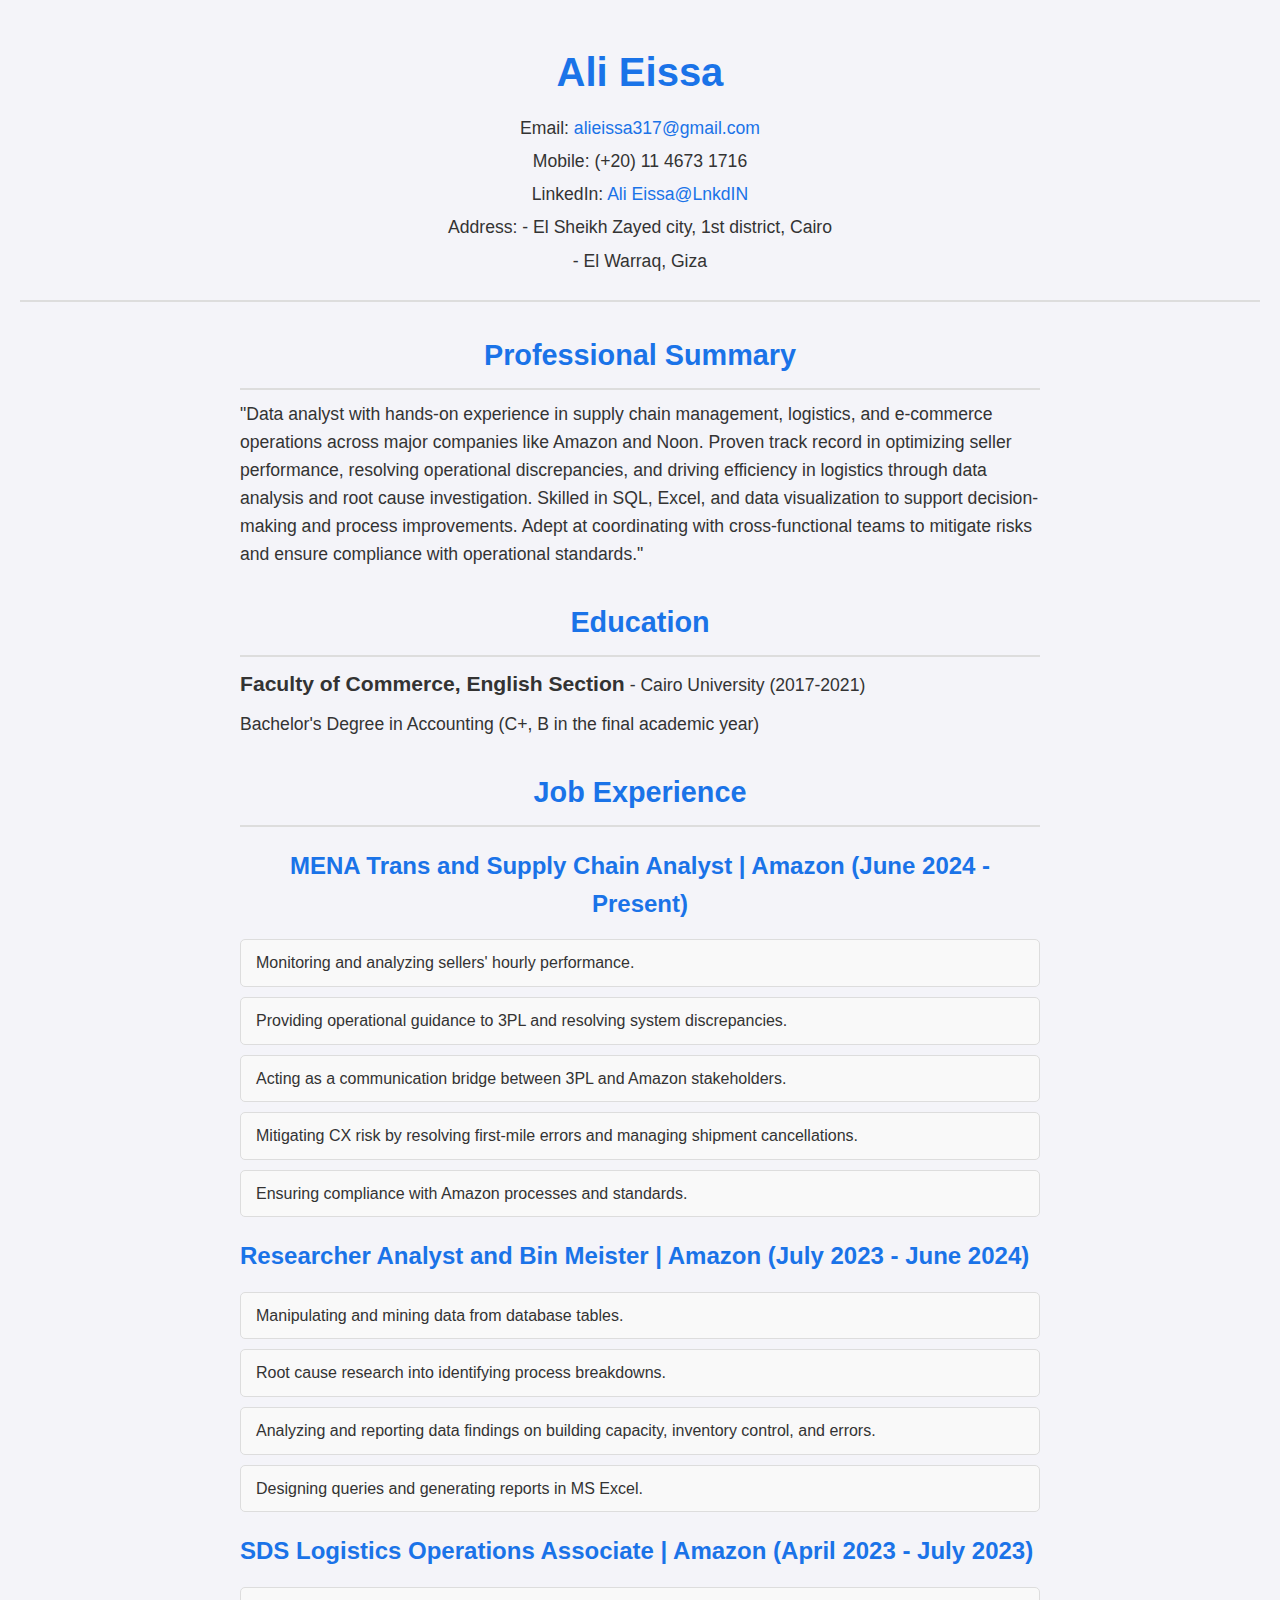
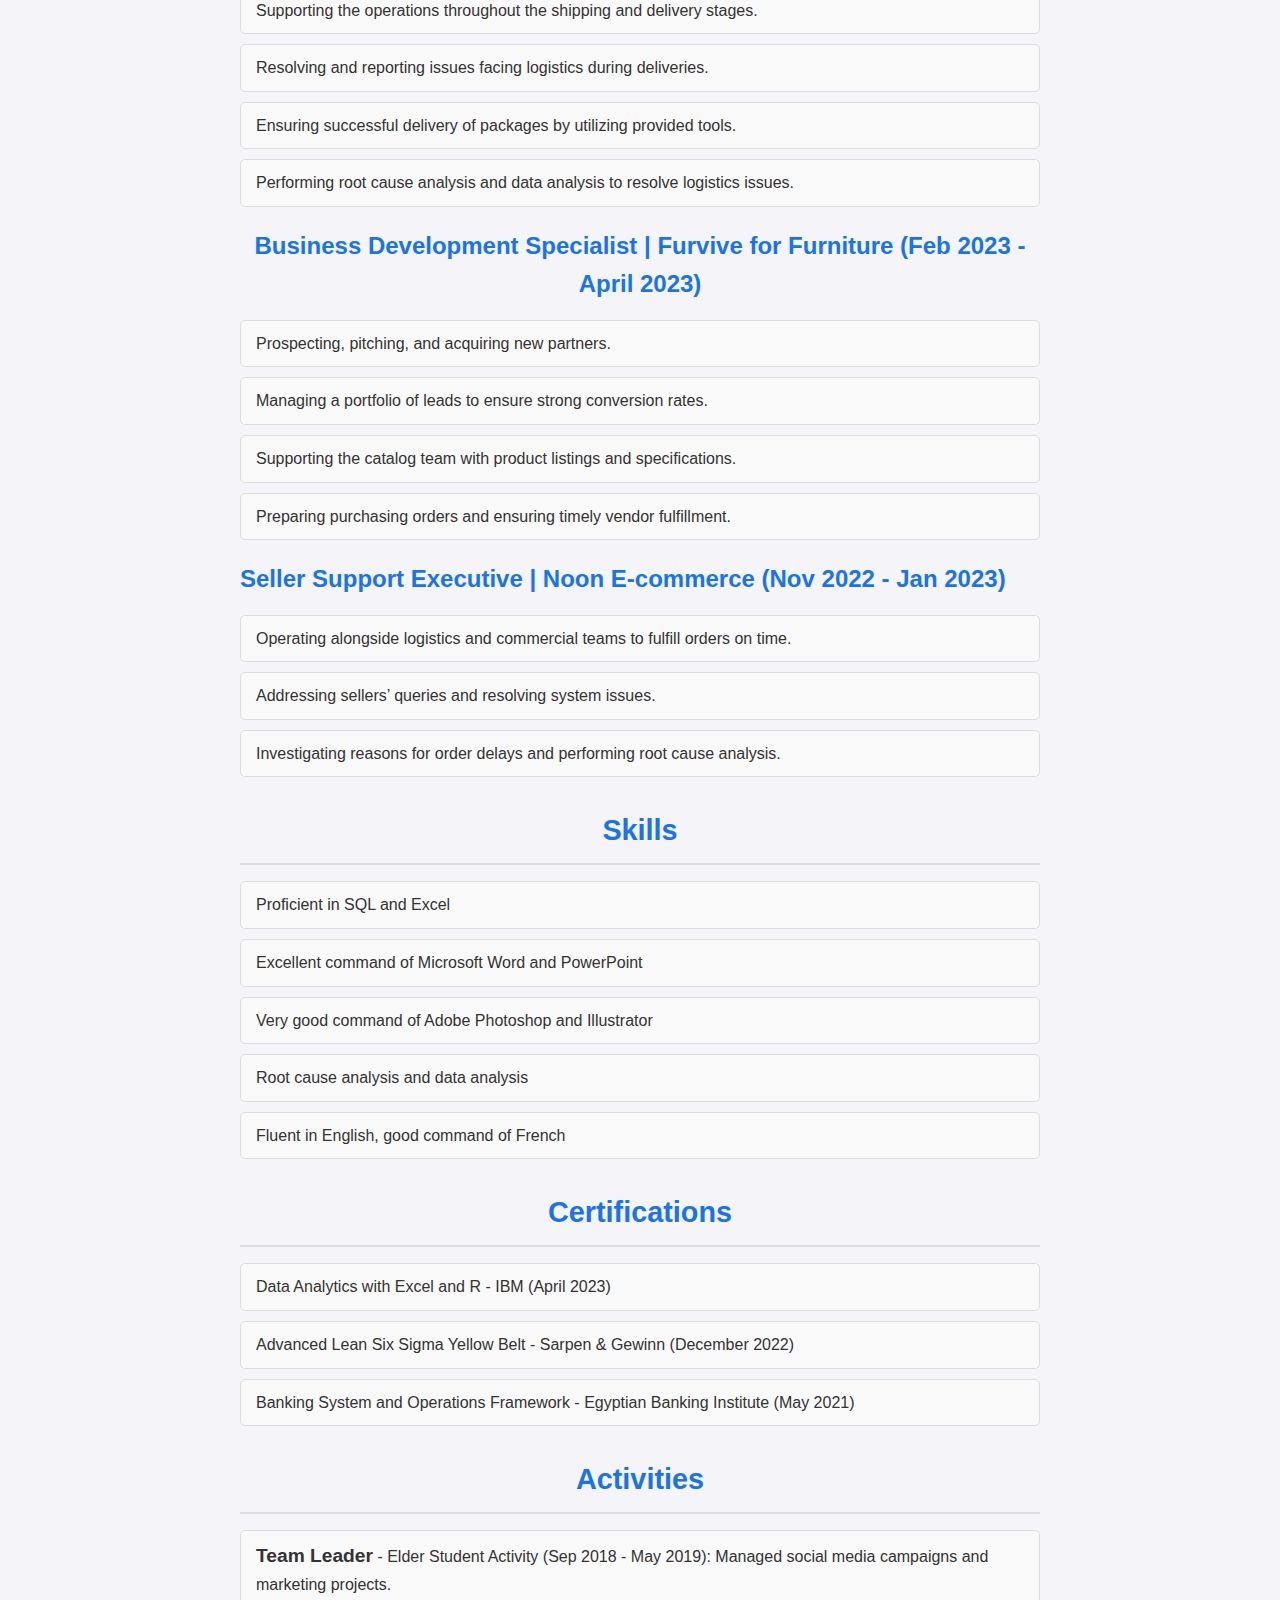
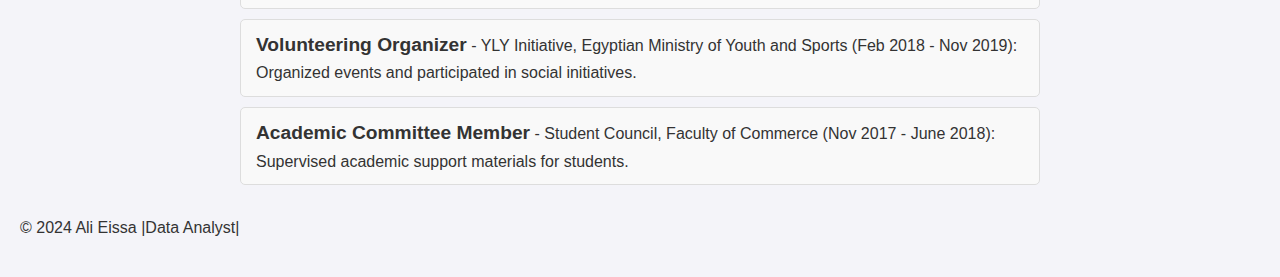
==== index.html @ dc647a42 "Update index.html" ====
<!DOCTYPE html>
<html lang="en">
<head>
    <meta charset="UTF-8">
    <meta name="viewport" content="width=device-width, initial-scale=1.0">
    <title>Ali Eissa | Operations Data Analyst |</title>
    <link href="https://fonts.googleapis.com/css2?family=Architects+Daughter&display=swap" rel="stylesheet">
    <link rel="stylesheet" href="styles.css"> <!-- Link to the CSS file -->
</head>
<body>
    <header>
        <h1>Ali Eissa</h1>
<!-- <img src="CV_picture.jpg" alt="Profile Picture" class="profile-pic"> <!-- Profile Picture -->
        <p>Email: <a href="mailto:alieissa317@gmail.com">alieissa317@gmail.com</a></p>
        <p>Mobile: (+20) 11 4673 1716</p>
        <p>LinkedIn: <a href="https://www.linkedin.com/in/ali-eissa-44154a180" target="_blank">Ali Eissa@LnkdIN</a></p>
        <p>Address: - El Sheikh Zayed city, 1st district, Cairo</p>
        <p>- El Warraq, Giza</p>
    </header>

    <section>
        <h2>Professional Summary</h2>
        <p>"Data analyst with hands-on experience in supply chain management, logistics, and e-commerce operations across major companies like Amazon and Noon. Proven track record in optimizing seller performance, resolving operational discrepancies, and driving efficiency in logistics through data analysis and root cause investigation. Skilled in SQL, Excel, and data visualization to support decision-making and process improvements. Adept at coordinating with cross-functional teams to mitigate risks and ensure compliance with operational standards."</p>
    </section>

    <section>
        <h2>Education</h2>
        <p><strong>Faculty of Commerce, English Section</strong> - Cairo University (2017-2021)</p>
        <p>Bachelor's Degree in Accounting (C+, B in the final academic year)</p>
    </section>

    <section>
        <h2>Job Experience</h2>

        <h3>MENA Trans and Supply Chain Analyst | Amazon (June 2024 - Present)</h3>
        <ul>
            <li>Monitoring and analyzing sellers' hourly performance.</li>
            <li>Providing operational guidance to 3PL and resolving system discrepancies.</li>
            <li>Acting as a communication bridge between 3PL and Amazon stakeholders.</li>
            <li>Mitigating CX risk by resolving first-mile errors and managing shipment cancellations.</li>
            <li>Ensuring compliance with Amazon processes and standards.</li>
        </ul>

        <h3>Researcher Analyst and Bin Meister | Amazon (July 2023 - June 2024)</h3>
        <ul>
            <li>Manipulating and mining data from database tables.</li>
            <li>Root cause research into identifying process breakdowns.</li>
            <li>Analyzing and reporting data findings on building capacity, inventory control, and errors.</li>
            <li>Designing queries and generating reports in MS Excel.</li>
        </ul>

        <h3>SDS Logistics Operations Associate | Amazon (April 2023 - July 2023)</h3>
        <ul>
            <li>Supporting the operations throughout the shipping and delivery stages.</li>
            <li>Resolving and reporting issues facing logistics during deliveries.</li>
            <li>Ensuring successful delivery of packages by utilizing provided tools.</li>
            <li>Performing root cause analysis and data analysis to resolve logistics issues.</li>
        </ul>

        <h3>Business Development Specialist | Furvive for Furniture (Feb 2023 - April 2023)</h3>
        <ul>
            <li>Prospecting, pitching, and acquiring new partners.</li>
            <li>Managing a portfolio of leads to ensure strong conversion rates.</li>
            <li>Supporting the catalog team with product listings and specifications.</li>
            <li>Preparing purchasing orders and ensuring timely vendor fulfillment.</li>
        </ul>

        <h3>Seller Support Executive | Noon E-commerce (Nov 2022 - Jan 2023)</h3>
        <ul>
            <li>Operating alongside logistics and commercial teams to fulfill orders on time.</li>
            <li>Addressing sellers’ queries and resolving system issues.</li>
            <li>Investigating reasons for order delays and performing root cause analysis.</li>
        </ul>
    </section>

    <section>
        <h2>Skills</h2>
        <ul>
            <li>Proficient in SQL and Excel</li>
            <li>Excellent command of Microsoft Word and PowerPoint</li>
            <li>Very good command of Adobe Photoshop and Illustrator</li>
            <li>Root cause analysis and data analysis</li>
            <li>Fluent in English, good command of French</li>
        </ul>
    </section>

    <section>
        <h2>Certifications</h2>
        <ul>
            <li>Data Analytics with Excel and R - IBM (April 2023)</li>
            <li>Advanced Lean Six Sigma Yellow Belt - Sarpen & Gewinn (December 2022)</li>
            <li>Banking System and Operations Framework - Egyptian Banking Institute (May 2021)</li>
        </ul>
    </section>

    <section>
        <h2>Activities</h2>
        <ul>
            <li><strong>Team Leader</strong> - Elder Student Activity (Sep 2018 - May 2019): Managed social media campaigns and marketing projects.</li>
            <li><strong>Volunteering Organizer</strong> - YLY Initiative, Egyptian Ministry of Youth and Sports (Feb 2018 - Nov 2019): Organized events and participated in social initiatives.</li>
            <li><strong>Academic Committee Member</strong> - Student Council, Faculty of Commerce (Nov 2017 - June 2018): Supervised academic support materials for students.</li>
        </ul>
    </section>

    <footer>
        <p>&copy; 2024 Ali Eissa |Data Analyst|</p>
    </footer>
</body>
</html>
---- styles.css ----
/* General Styling */
body {
    font-family: 'Helvetica Neue', Arial, sans-serif;
    background-color: #f4f4f9;
    color: #333;
    margin: 0;
    padding: 0;
    line-height: 1.6;
    padding: 20px;
}

h1, h2, h3 {
    color: #1a73e8;
    font-weight: 700;
    margin-bottom: 10px;
    text-align: center;
}

h1 {
    font-size: 2.5em;
    margin-top: 20px;
}

h2 {
    border-bottom: 2px solid #ddd;
    padding-bottom: 10px;
    margin-top: 30px;
    font-size: 1.8em;
}

h3 {
    font-size: 1.5em;
    margin-top: 20px;
    color: #1a73e8;
    display: flex;
    justify-content: space-between; /* Aligns the date to the right */
}

/* Profile Section */
header {
    text-align: center;
    padding-bottom: 20px;
    margin-bottom: 20px;
    border-bottom: 2px solid #ddd;
}

header img {
    border-radius: 50%;
    width: 150px;
    height: 150px;
    border: 3px solid #1a73e8;
    margin-top: 20px;
}

header p {
    font-size: 1.1em;
    margin: 5px 0;
}

header a {
    text-decoration: none;
    color: #1a73e8;
}

header a:hover {
    text-decoration: underline;
}

.header-contact {
    display: flex;
    justify-content: center;
    gap: 10px;
    flex-wrap: wrap;
}

/* Sections */
section {
    margin: 30px auto;
    max-width: 800px;
}

section ul {
    list-style: none;
    padding: 0;
}

section ul li {
    background-color: #f9f9f9;
    padding: 10px 15px;
    border: 1px solid #ddd;
    margin-bottom: 10px;
    border-radius: 5px;
}

section p {
    font-size: 1.1em;
    margin: 10px 0;
}

section strong {
    font-size: 1.2em;
}

/* Responsive */
@media (max-width: 768px) {
    header img {
        width: 120px;
        height: 120px;
    }

    h1 {
        font-size: 2em;
    }

    h2 {
        font-size: 1.6em;
    }

    h3 {
        font-size: 1.4em;
    }

    section {
        max-width: 100%;
    }
}
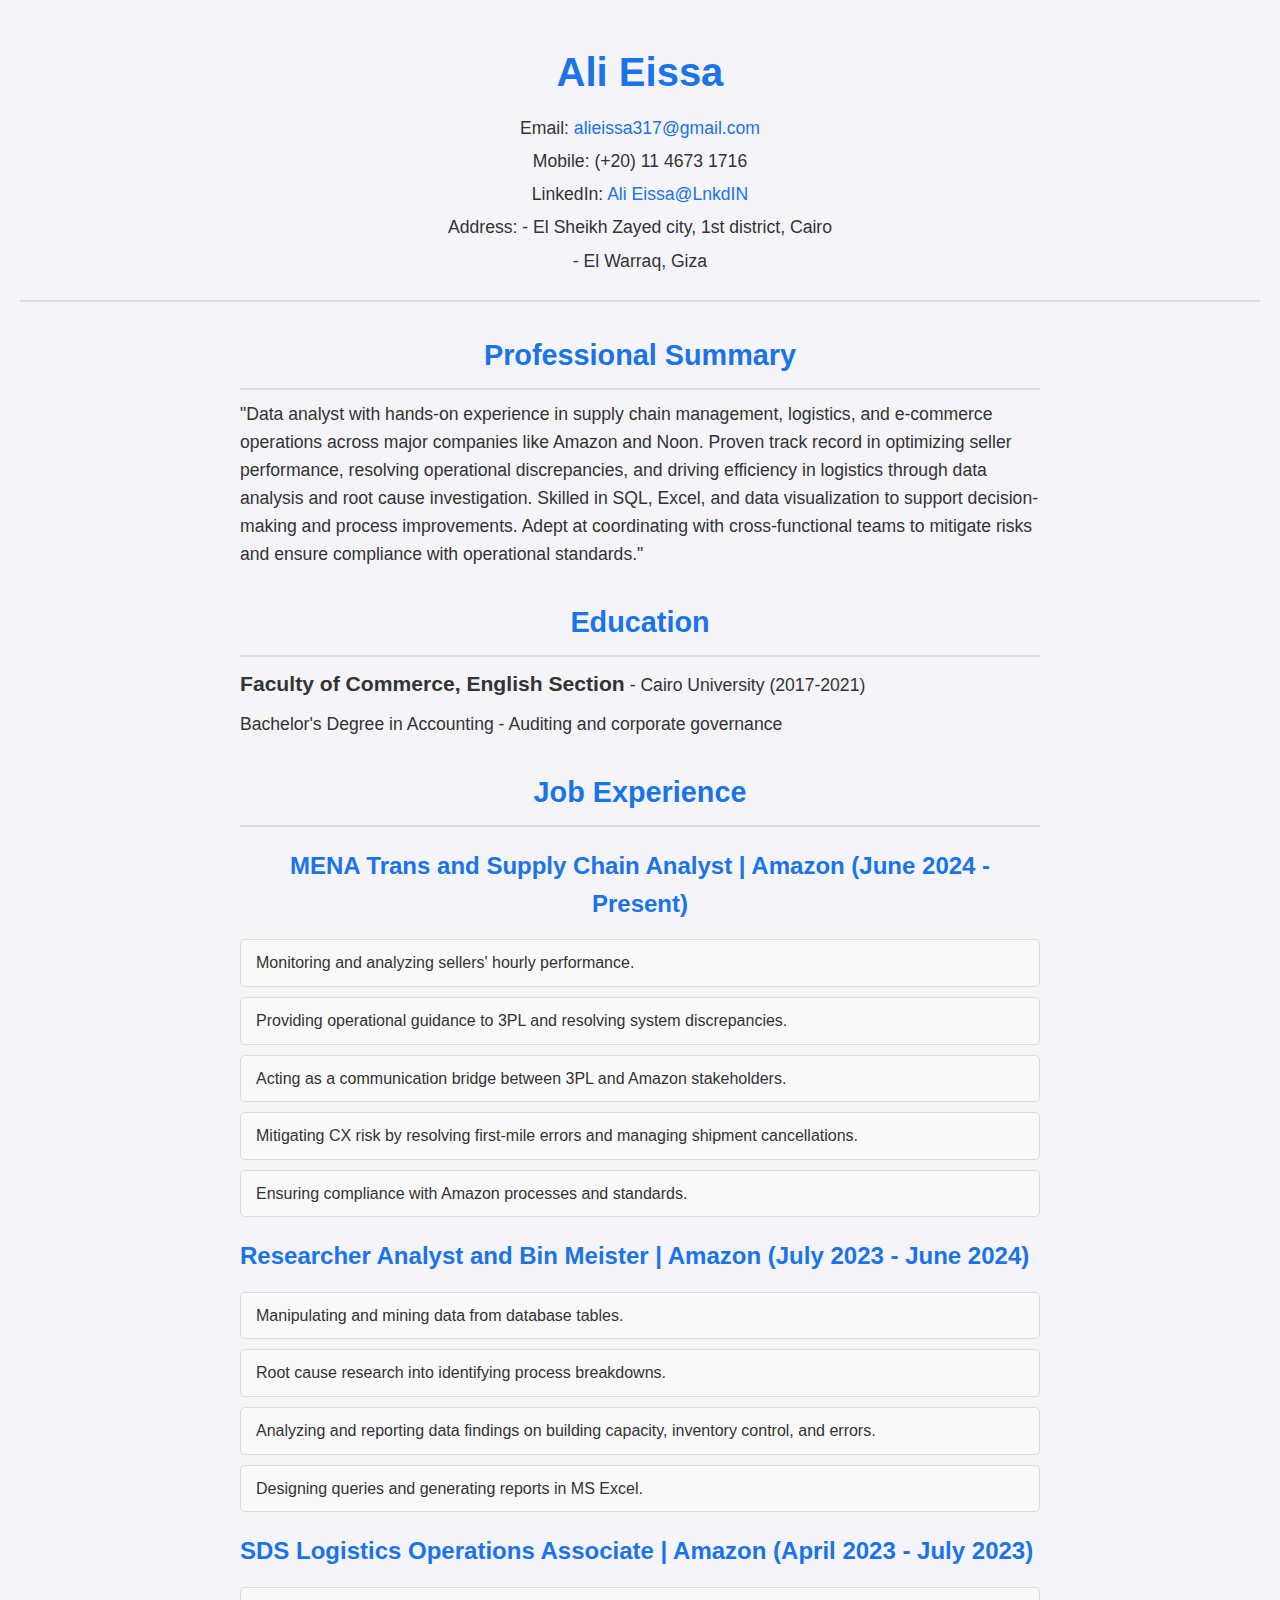
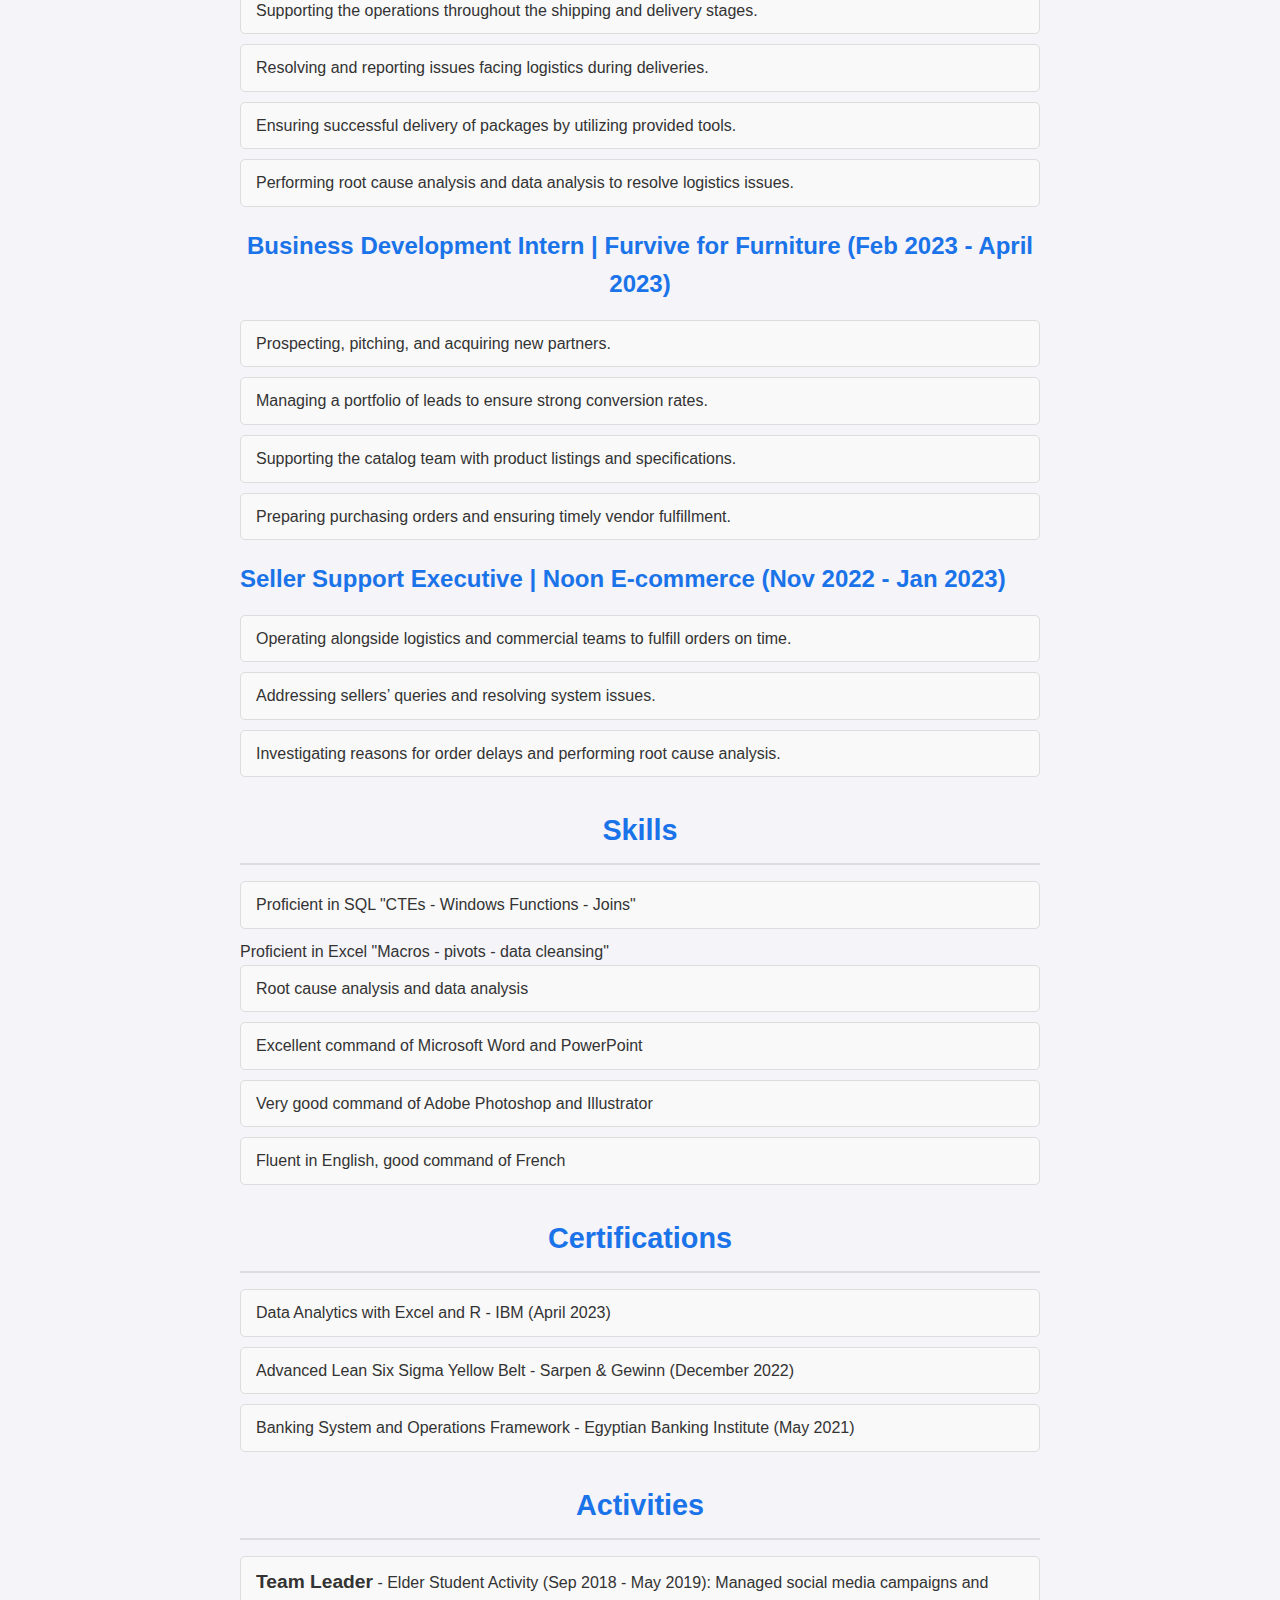
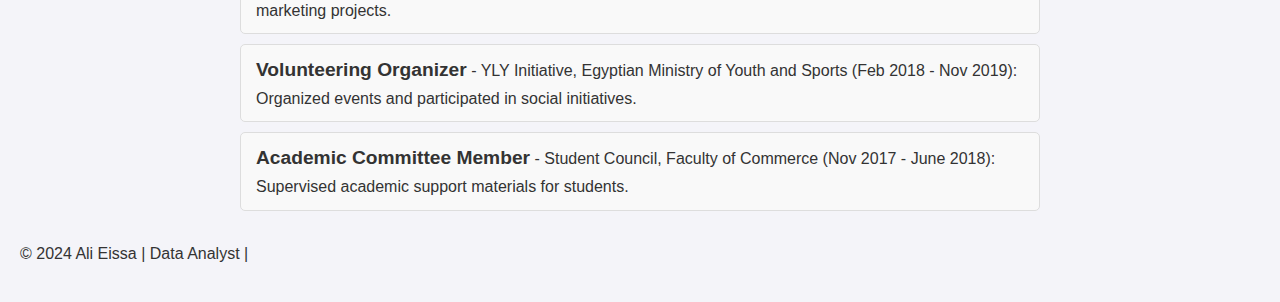
==== commit 7ccdaf6c: "Update index.html" ====
--- a/index.html
+++ b/index.html
@@ -25,8 +25,8 @@
 
     <section>
         <h2>Education</h2>
-        <p><strong>Faculty of Commerce, English Section</strong> - Cairo University (2017-2021)</p>
-        <p>Bachelor's Degree in Accounting (C+, B in the final academic year)</p>
+        <p><strong>Faculty of Commerce, English Section</strong> - Cairo University             (2017-2021)</p>
+        <p>Bachelor's Degree in Accounting - Auditing and corporate governance</p>
     </section>
 
     <section>
@@ -41,7 +41,7 @@
             <li>Ensuring compliance with Amazon processes and standards.</li>
         </ul>
 
-        <h3>Researcher Analyst and Bin Meister | Amazon (July 2023 - June 2024)</h3>
+        <h3>Researcher Analyst and Bin Meister | Amazon             (July 2023 - June 2024)</h3>
         <ul>
             <li>Manipulating and mining data from database tables.</li>
             <li>Root cause research into identifying process breakdowns.</li>
@@ -49,7 +49,7 @@
             <li>Designing queries and generating reports in MS Excel.</li>
         </ul>
 
-        <h3>SDS Logistics Operations Associate | Amazon (April 2023 - July 2023)</h3>
+        <h3>SDS Logistics Operations Associate | Amazon             (April 2023 - July 2023)</h3>
         <ul>
             <li>Supporting the operations throughout the shipping and delivery stages.</li>
             <li>Resolving and reporting issues facing logistics during deliveries.</li>
@@ -57,7 +57,7 @@
             <li>Performing root cause analysis and data analysis to resolve logistics issues.</li>
         </ul>
 
-        <h3>Business Development Specialist | Furvive for Furniture (Feb 2023 - April 2023)</h3>
+        <h3>Business Development Intern | Furvive for Furniture        (Feb 2023 - April 2023)</h3>
         <ul>
             <li>Prospecting, pitching, and acquiring new partners.</li>
             <li>Managing a portfolio of leads to ensure strong conversion rates.</li>
@@ -65,7 +65,7 @@
             <li>Preparing purchasing orders and ensuring timely vendor fulfillment.</li>
         </ul>
 
-        <h3>Seller Support Executive | Noon E-commerce (Nov 2022 - Jan 2023)</h3>
+        <h3>Seller Support Executive | Noon E-commerce                    (Nov 2022 - Jan 2023)</h3>
         <ul>
             <li>Operating alongside logistics and commercial teams to fulfill orders on time.</li>
             <li>Addressing sellers’ queries and resolving system issues.</li>
@@ -76,10 +76,11 @@
     <section>
         <h2>Skills</h2>
         <ul>
-            <li>Proficient in SQL and Excel</li>
+            <li>Proficient in SQL "CTEs - Windows Functions - Joins"</li> 
+            </li>Proficient in Excel "Macros - pivots - data cleansing"</li>
+            <li>Root cause analysis and data analysis</li>
             <li>Excellent command of Microsoft Word and PowerPoint</li>
             <li>Very good command of Adobe Photoshop and Illustrator</li>
-            <li>Root cause analysis and data analysis</li>
             <li>Fluent in English, good command of French</li>
         </ul>
     </section>
@@ -96,14 +97,17 @@
     <section>
         <h2>Activities</h2>
         <ul>
-            <li><strong>Team Leader</strong> - Elder Student Activity (Sep 2018 - May 2019): Managed social media campaigns and marketing projects.</li>
-            <li><strong>Volunteering Organizer</strong> - YLY Initiative, Egyptian Ministry of Youth and Sports (Feb 2018 - Nov 2019): Organized events and participated in social initiatives.</li>
-            <li><strong>Academic Committee Member</strong> - Student Council, Faculty of Commerce (Nov 2017 - June 2018): Supervised academic support materials for students.</li>
+            <li><strong>Team Leader</strong> - Elder Student Activity (Sep 2018 - May 2019): 
+                Managed social media campaigns and marketing projects.</li>
+            <li><strong>Volunteering Organizer</strong> - YLY Initiative, Egyptian Ministry of Youth and Sports (Feb 2018 - Nov 2019): 
+                Organized events and participated in social initiatives.</li>
+            <li><strong>Academic Committee Member</strong> - Student Council, Faculty of Commerce (Nov 2017 - June 2018): 
+                Supervised academic support materials for students.</li>
         </ul>
     </section>
 
     <footer>
-        <p>&copy; 2024 Ali Eissa |Data Analyst|</p>
+        <p>&copy; 2024 Ali Eissa | Data Analyst |</p>
     </footer>
 </body>
 </html>
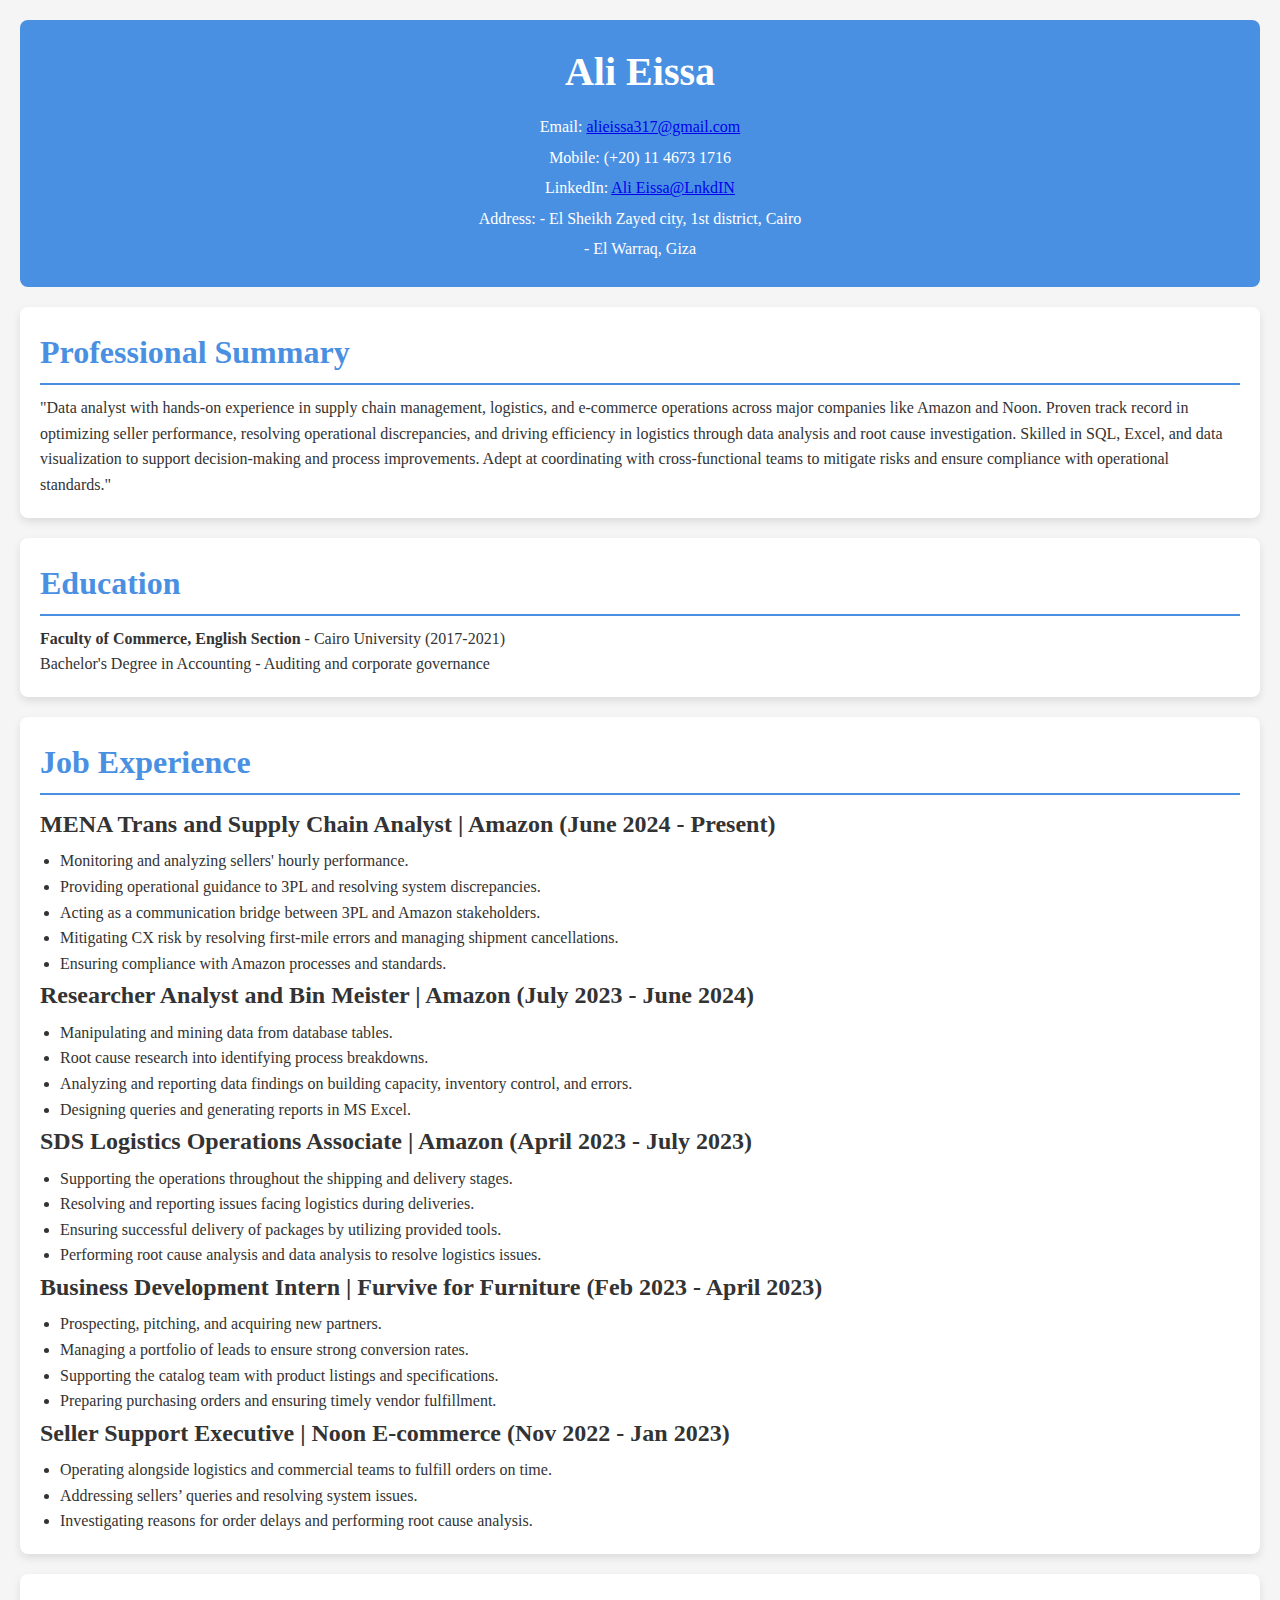
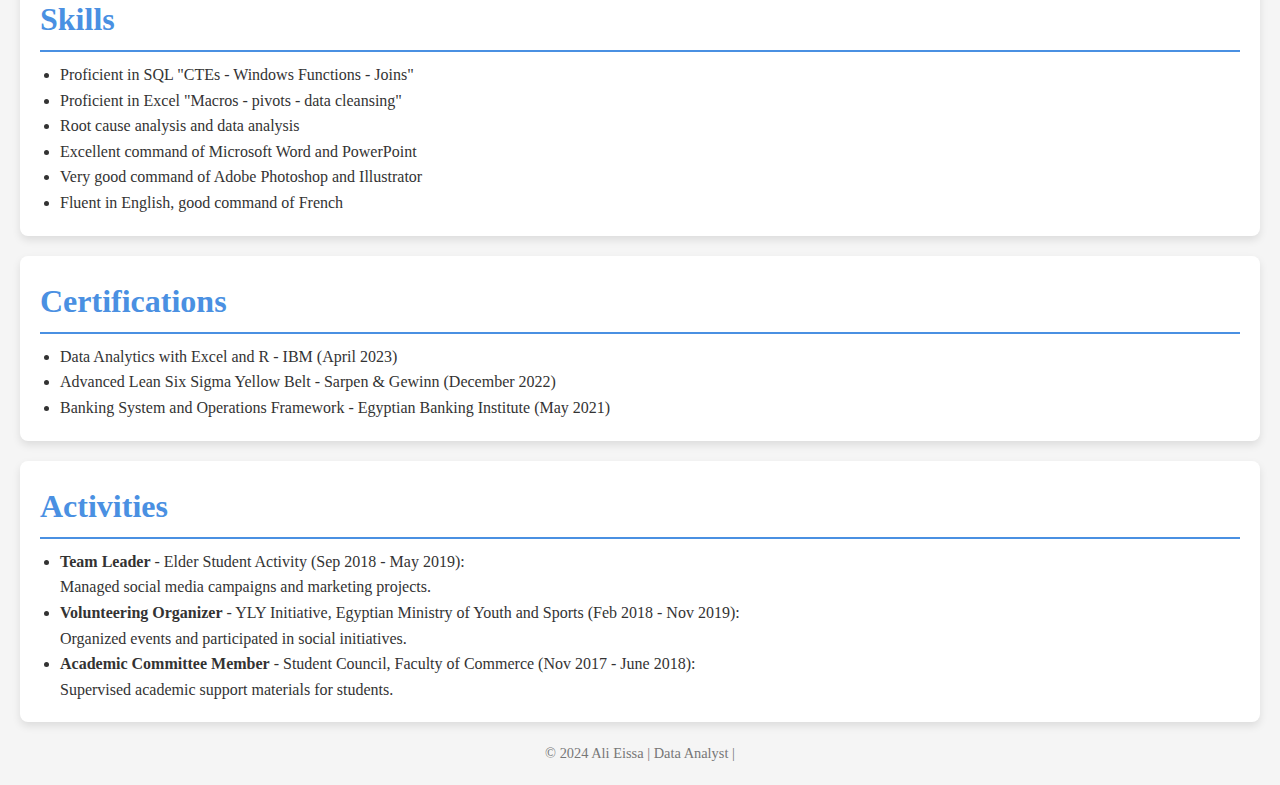
==== commit 0a83ec50: "Update index.html" ====
--- a/index.html
+++ b/index.html
@@ -77,7 +77,7 @@
         <h2>Skills</h2>
         <ul>
             <li>Proficient in SQL "CTEs - Windows Functions - Joins"</li> 
-            </li>Proficient in Excel "Macros - pivots - data cleansing"</li>
+            <li>Proficient in Excel "Macros - pivots - data cleansing"</li>
             <li>Root cause analysis and data analysis</li>
             <li>Excellent command of Microsoft Word and PowerPoint</li>
             <li>Very good command of Adobe Photoshop and Illustrator</li>
@@ -98,11 +98,11 @@
         <h2>Activities</h2>
         <ul>
             <li><strong>Team Leader</strong> - Elder Student Activity (Sep 2018 - May 2019): 
-                Managed social media campaigns and marketing projects.</li>
+            </li>Managed social media campaigns and marketing projects.</li>
             <li><strong>Volunteering Organizer</strong> - YLY Initiative, Egyptian Ministry of Youth and Sports (Feb 2018 - Nov 2019): 
-                Organized events and participated in social initiatives.</li>
+            </li>Organized events and participated in social initiatives.</li>
             <li><strong>Academic Committee Member</strong> - Student Council, Faculty of Commerce (Nov 2017 - June 2018): 
-                Supervised academic support materials for students.</li>
+            </li>Supervised academic support materials for students.</li>
         </ul>
     </section>
 
--- a/styles.css
+++ b/styles.css
@@ -1,126 +1,104 @@
-/* General Styling */
-body {
-    font-family: 'Helvetica Neue', Arial, sans-serif;
-    background-color: #f4f4f9;
-    color: #333;
+/* General Reset */
+* {
     margin: 0;
     padding: 0;
+    box-sizing: border-box;
+}
+
+/* Body Styles */
+body {
+    font-family: 'Times New Roman', serif;
     line-height: 1.6;
+    background-color: #f5f5f5;
+    color: #333;
     padding: 20px;
 }
 
-h1, h2, h3 {
-    color: #1a73e8;
-    font-weight: 700;
-    margin-bottom: 10px;
+/* Header Styles */
+header {
+    background-color: #4a90e2;
+    color: white;
+    padding: 20px;
     text-align: center;
+    border-radius: 8px;
 }
 
-h1 {
+header h1 {
     font-size: 2.5em;
-    margin-top: 20px;
-}
-
-h2 {
-    border-bottom: 2px solid #ddd;
-    padding-bottom: 10px;
-    margin-top: 30px;
-    font-size: 1.8em;
-}
-
-h3 {
-    font-size: 1.5em;
-    margin-top: 20px;
-    color: #1a73e8;
-    display: flex;
-    justify-content: space-between; /* Aligns the date to the right */
-}
-
-/* Profile Section */
-header {
-    text-align: center;
-    padding-bottom: 20px;
-    margin-bottom: 20px;
-    border-bottom: 2px solid #ddd;
-}
-
-header img {
-    border-radius: 50%;
-    width: 150px;
-    height: 150px;
-    border: 3px solid #1a73e8;
-    margin-top: 20px;
+    margin-bottom: 10px;
 }
 
 header p {
-    font-size: 1.1em;
     margin: 5px 0;
 }
 
-header a {
-    text-decoration: none;
-    color: #1a73e8;
+/* Section Styles */
+section {
+    background-color: white;
+    margin: 20px 0;
+    padding: 20px;
+    border-radius: 8px;
+    box-shadow: 0 4px 8px rgba(0, 0, 0, 0.1);
 }
 
-header a:hover {
-    text-decoration: underline;
+section h2 {
+    font-size: 2em;
+    margin-bottom: 10px;
+    color: #4a90e2;
+    border-bottom: 2px solid #4a90e2;
+    padding-bottom: 5px;
 }
 
-.header-contact {
+section ul {
+    list-style-type: disc;
+    padding-left: 20px;
+}
+
+/* Job Experience Styles */
+h3 {
+    font-size: 1.5em;
+    color: #333;
+    margin-bottom: 5px;
+}
+
+/* Skills Styles */
+section#skills ul {
     display: flex;
-    justify-content: center;
-    gap: 10px;
     flex-wrap: wrap;
 }
 
-/* Sections */
-section {
-    margin: 30px auto;
-    max-width: 800px;
+section#skills li {
+    background: #4a90e2;
+    color: white;
+    padding: 10px;
+    margin: 5px;
+    border-radius: 5px;
+    flex: 1 1 45%; /* Responsive items */
 }
 
-section ul {
-    list-style: none;
-    padding: 0;
+/* Footer Styles */
+footer {
+    text-align: center;
+    margin-top: 20px;
+    font-size: 0.9em;
+    color: #777;
 }
 
-section ul li {
-    background-color: #f9f9f9;
-    padding: 10px 15px;
-    border: 1px solid #ddd;
-    margin-bottom: 10px;
-    border-radius: 5px;
-}
-
-section p {
-    font-size: 1.1em;
-    margin: 10px 0;
-}
-
-section strong {
-    font-size: 1.2em;
-}
-
-/* Responsive */
+/* Responsive Styles */
 @media (max-width: 768px) {
-    header img {
-        width: 120px;
-        height: 120px;
-    }
-
-    h1 {
+    header h1 {
         font-size: 2em;
     }
 
-    h2 {
-        font-size: 1.6em;
+    section {
+        padding: 15px;
     }
 
-    h3 {
-        font-size: 1.4em;
+    section h2 {
+        font-size: 1.8em;
     }
 
-    section {
-        max-width: 100%;
+    section#skills li {
+        flex: 1 1 100%; /* Stack on small screens */
     }
 }
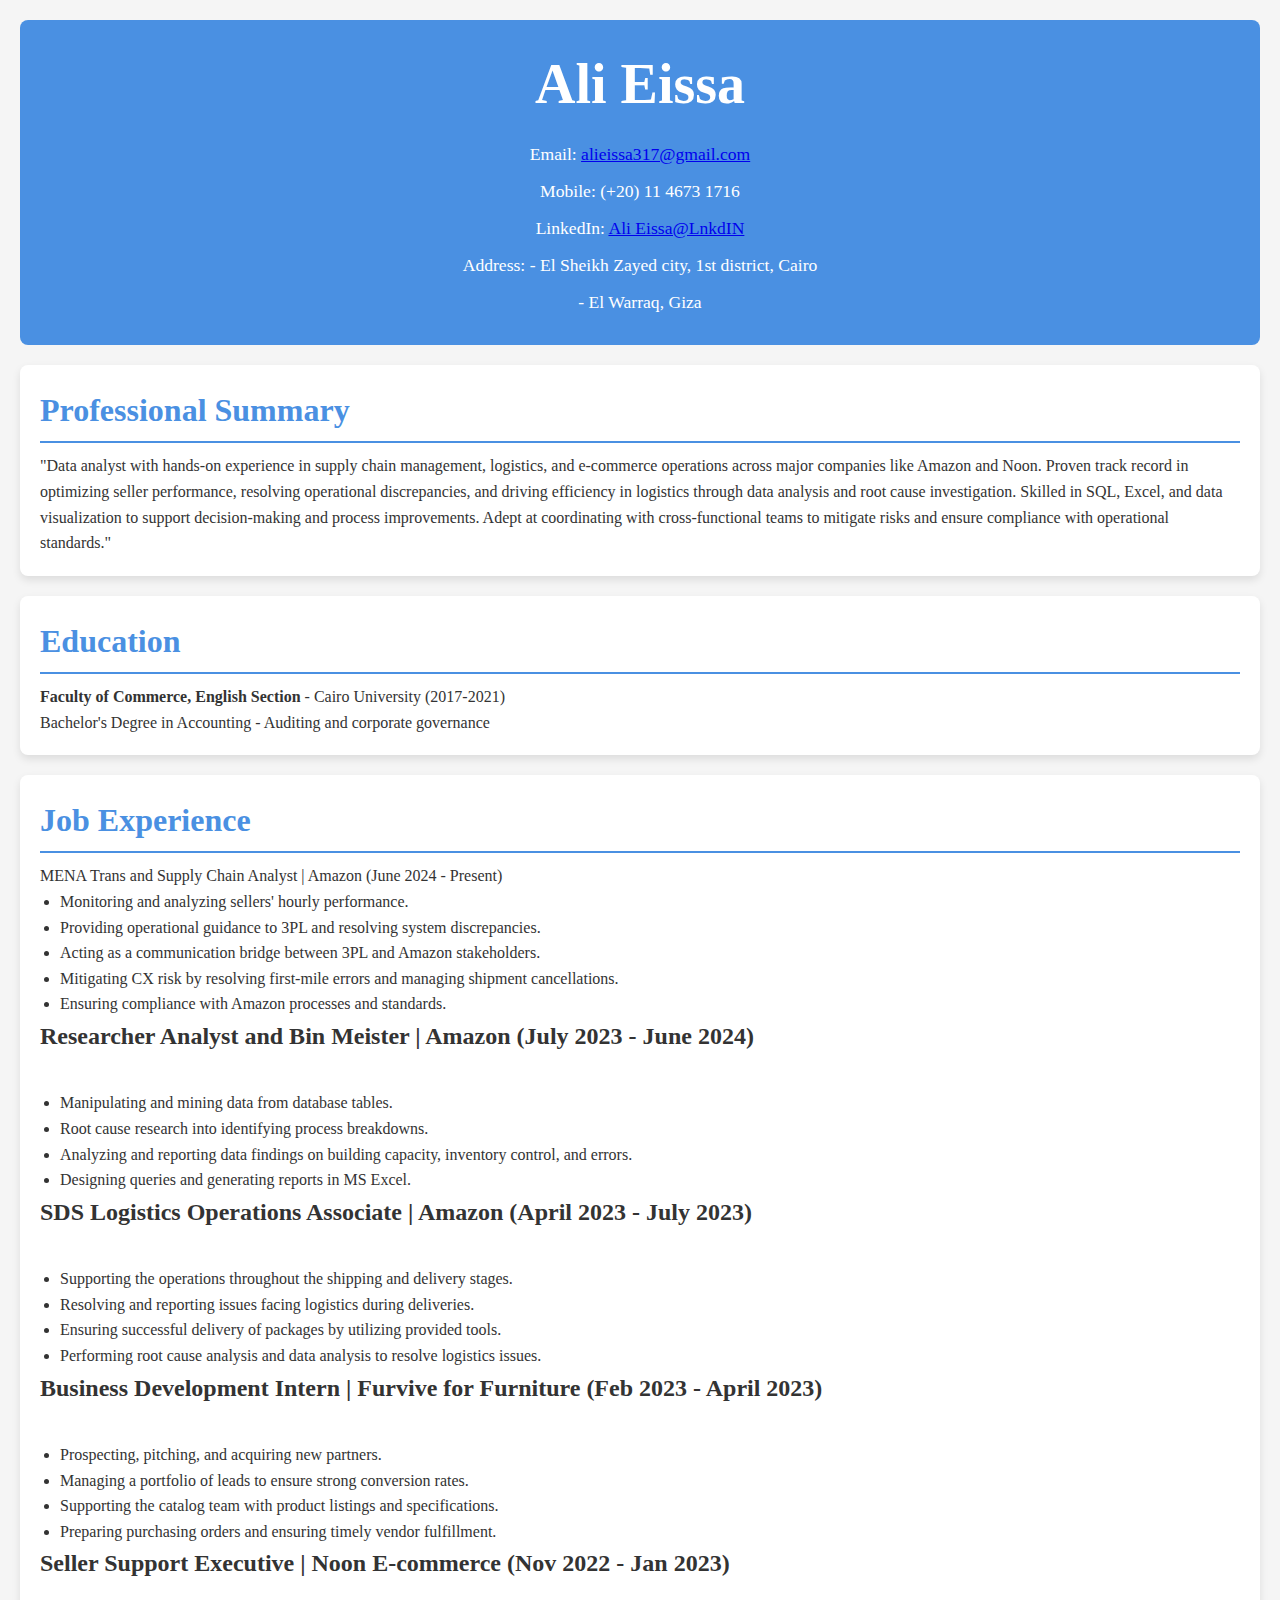
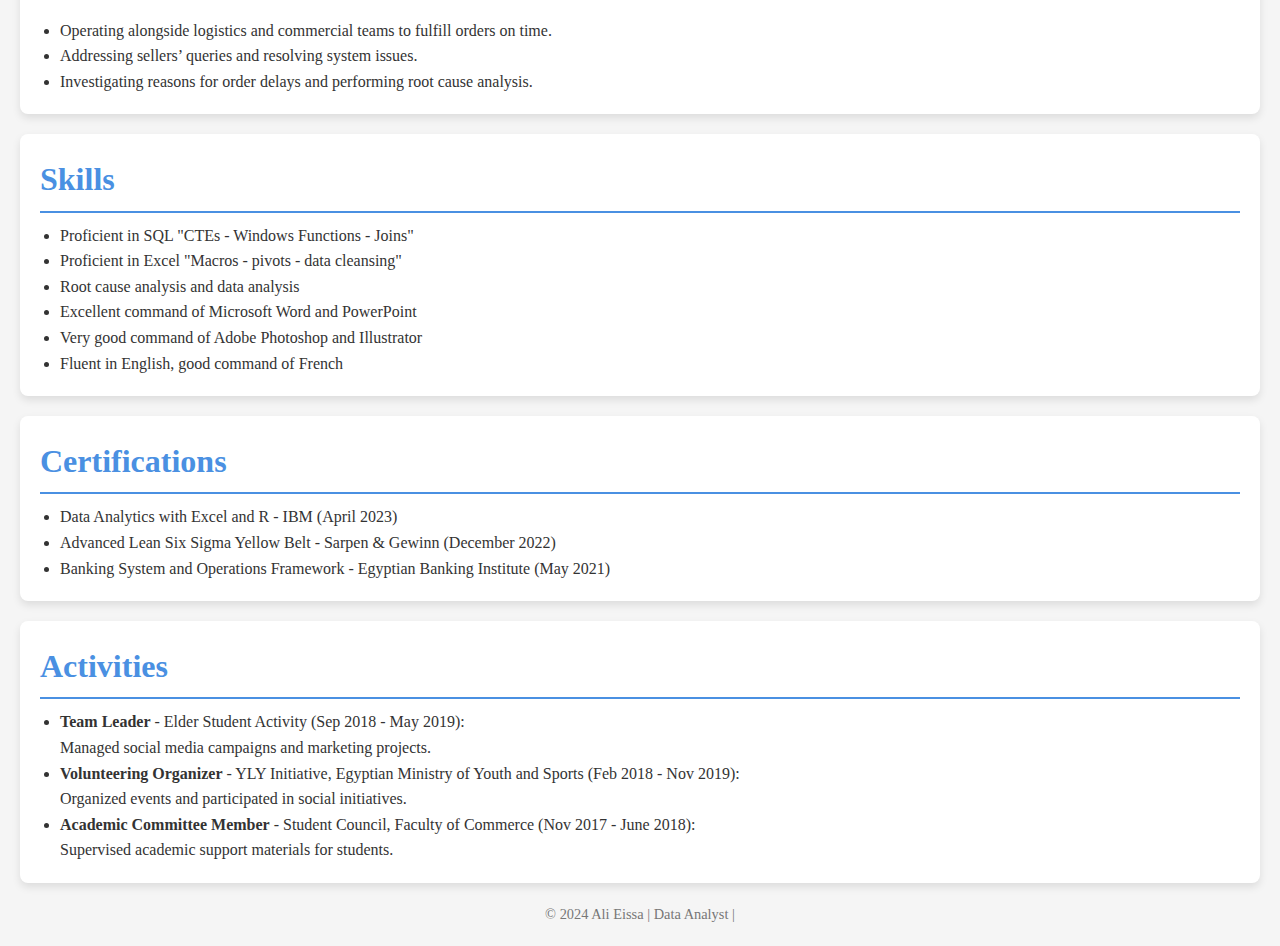
==== commit dbbd4935: "Update index.html" ====
--- a/index.html
+++ b/index.html
@@ -32,7 +32,7 @@
     <section>
         <h2>Job Experience</h2>
 
-        <h3>MENA Trans and Supply Chain Analyst | Amazon (June 2024 - Present)</h3>
+        <h3.a>MENA Trans and Supply Chain Analyst | Amazon (June 2024 - Present)</h3.a>
         <ul>
             <li>Monitoring and analyzing sellers' hourly performance.</li>
             <li>Providing operational guidance to 3PL and resolving system discrepancies.</li>
--- a/styles.css
+++ b/styles.css
@@ -24,12 +24,13 @@
 }
 
 header h1 {
-    font-size: 2.5em;
+    font-size: 3.5em;
     margin-bottom: 10px;
 }
 
 header p {
-    margin: 5px 0;
+    margin: 9px 0;
+    font-size: 1.1em;
 }
 
 /* Section Styles */
@@ -59,6 +60,7 @@
     font-size: 1.5em;
     color: #333;
     margin-bottom: 5px;
+    padding-bottom: 30px;
 }
 
 /* Skills Styles */
@@ -71,7 +73,8 @@
     background: #4a90e2;
     color: white;
     padding: 10px;
-    margin: 5px;
+    margin: 7px;
+    font-size: 1.1em;
     border-radius: 5px;
     flex: 1 1 45%; /* Responsive items */
 }
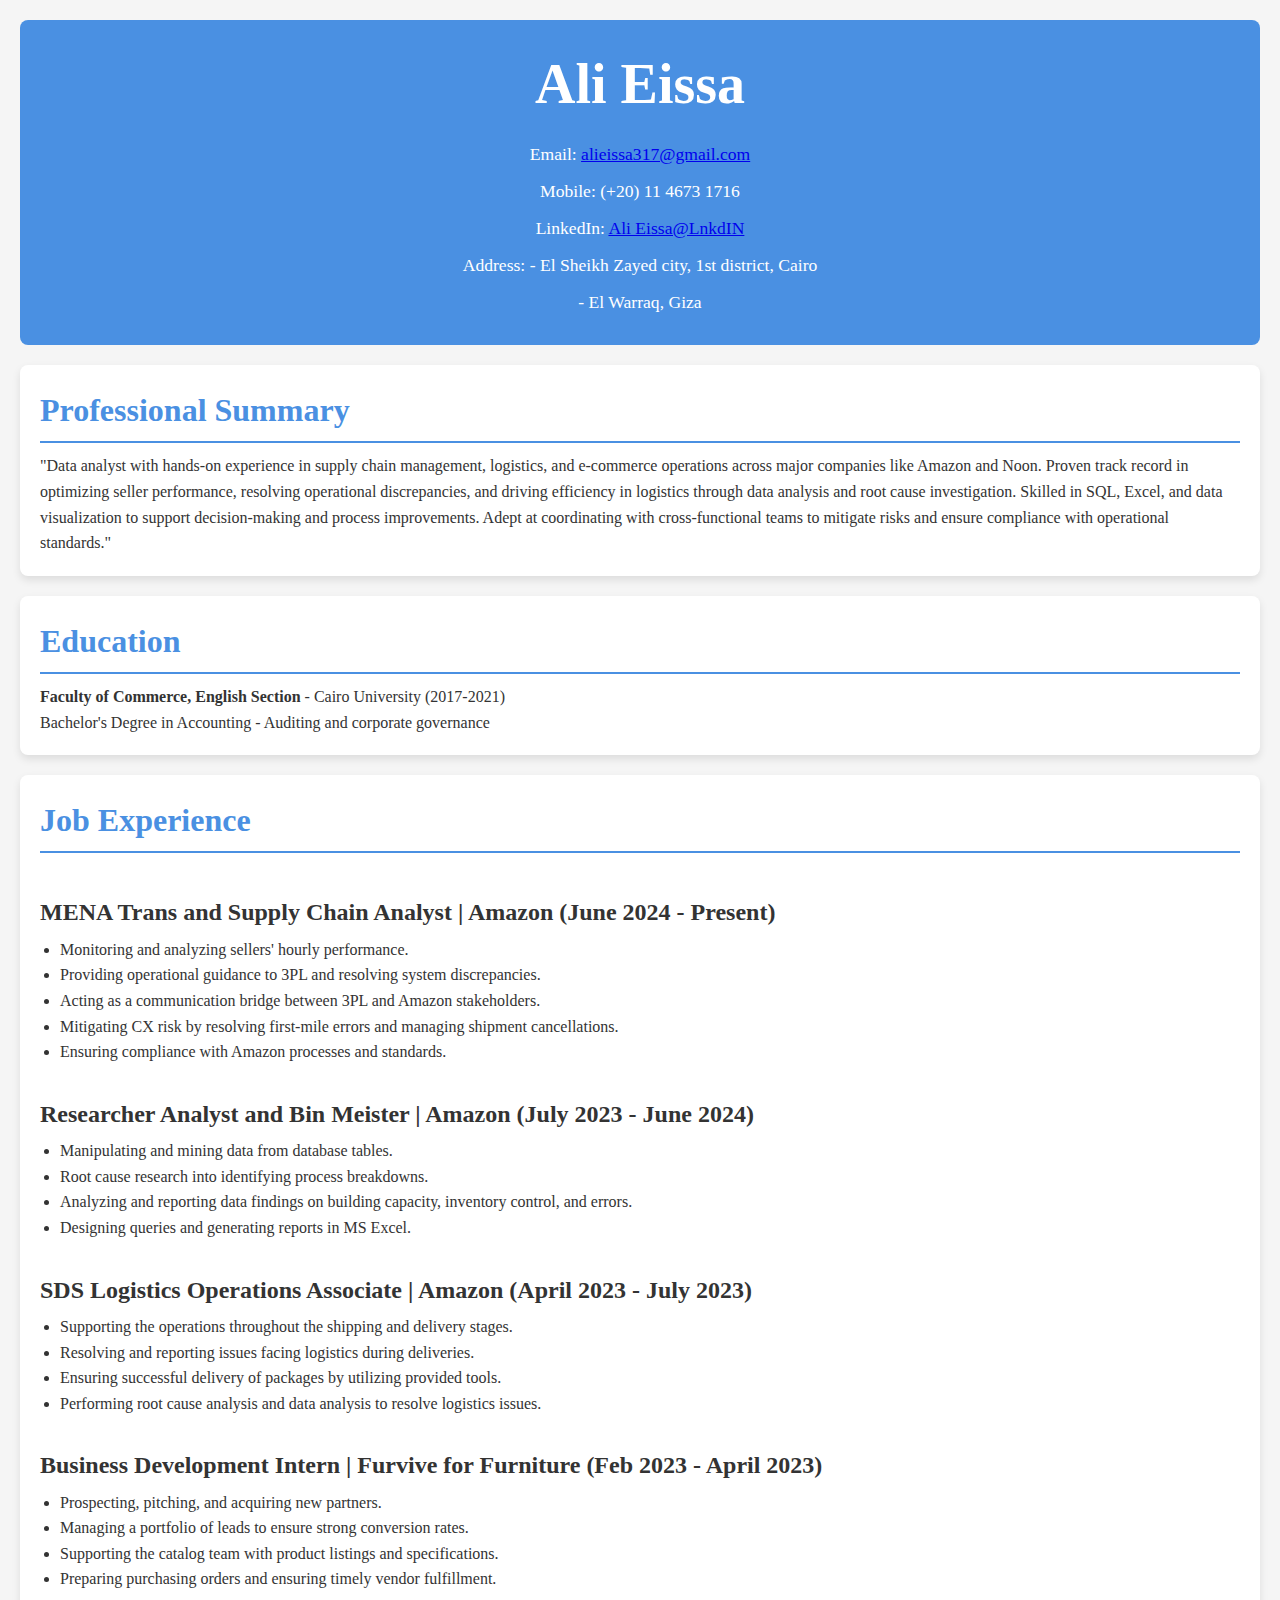
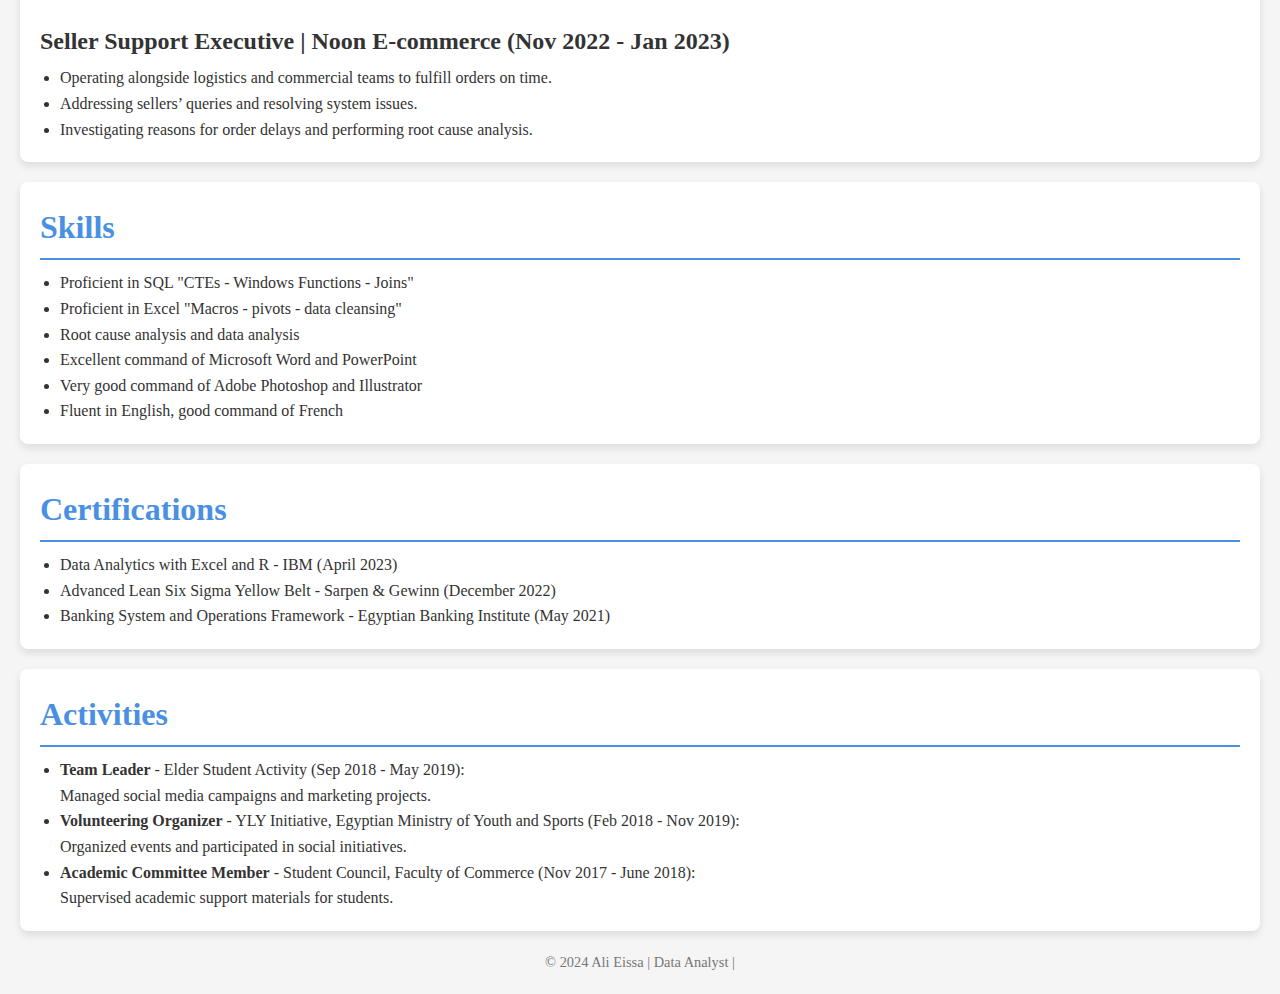
==== commit 53a2e75e: "Update index.html" ====
--- a/index.html
+++ b/index.html
@@ -32,7 +32,7 @@
     <section>
         <h2>Job Experience</h2>
 
-        <h3.a>MENA Trans and Supply Chain Analyst | Amazon (June 2024 - Present)</h3.a>
+        <h3>MENA Trans and Supply Chain Analyst | Amazon (June 2024 - Present)</h3>
         <ul>
             <li>Monitoring and analyzing sellers' hourly performance.</li>
             <li>Providing operational guidance to 3PL and resolving system discrepancies.</li>
--- a/styles.css
+++ b/styles.css
@@ -60,7 +60,14 @@
     font-size: 1.5em;
     color: #333;
     margin-bottom: 5px;
-    padding-bottom: 30px;
+    padding-top: 30px;
+}
+
+/* Job Experience first line to prevent padding */
+h3.a {
+    font-size: 1.5em;
+    color: #333;
+    margin-bottom: 5px;
 }
 
 /* Skills Styles */
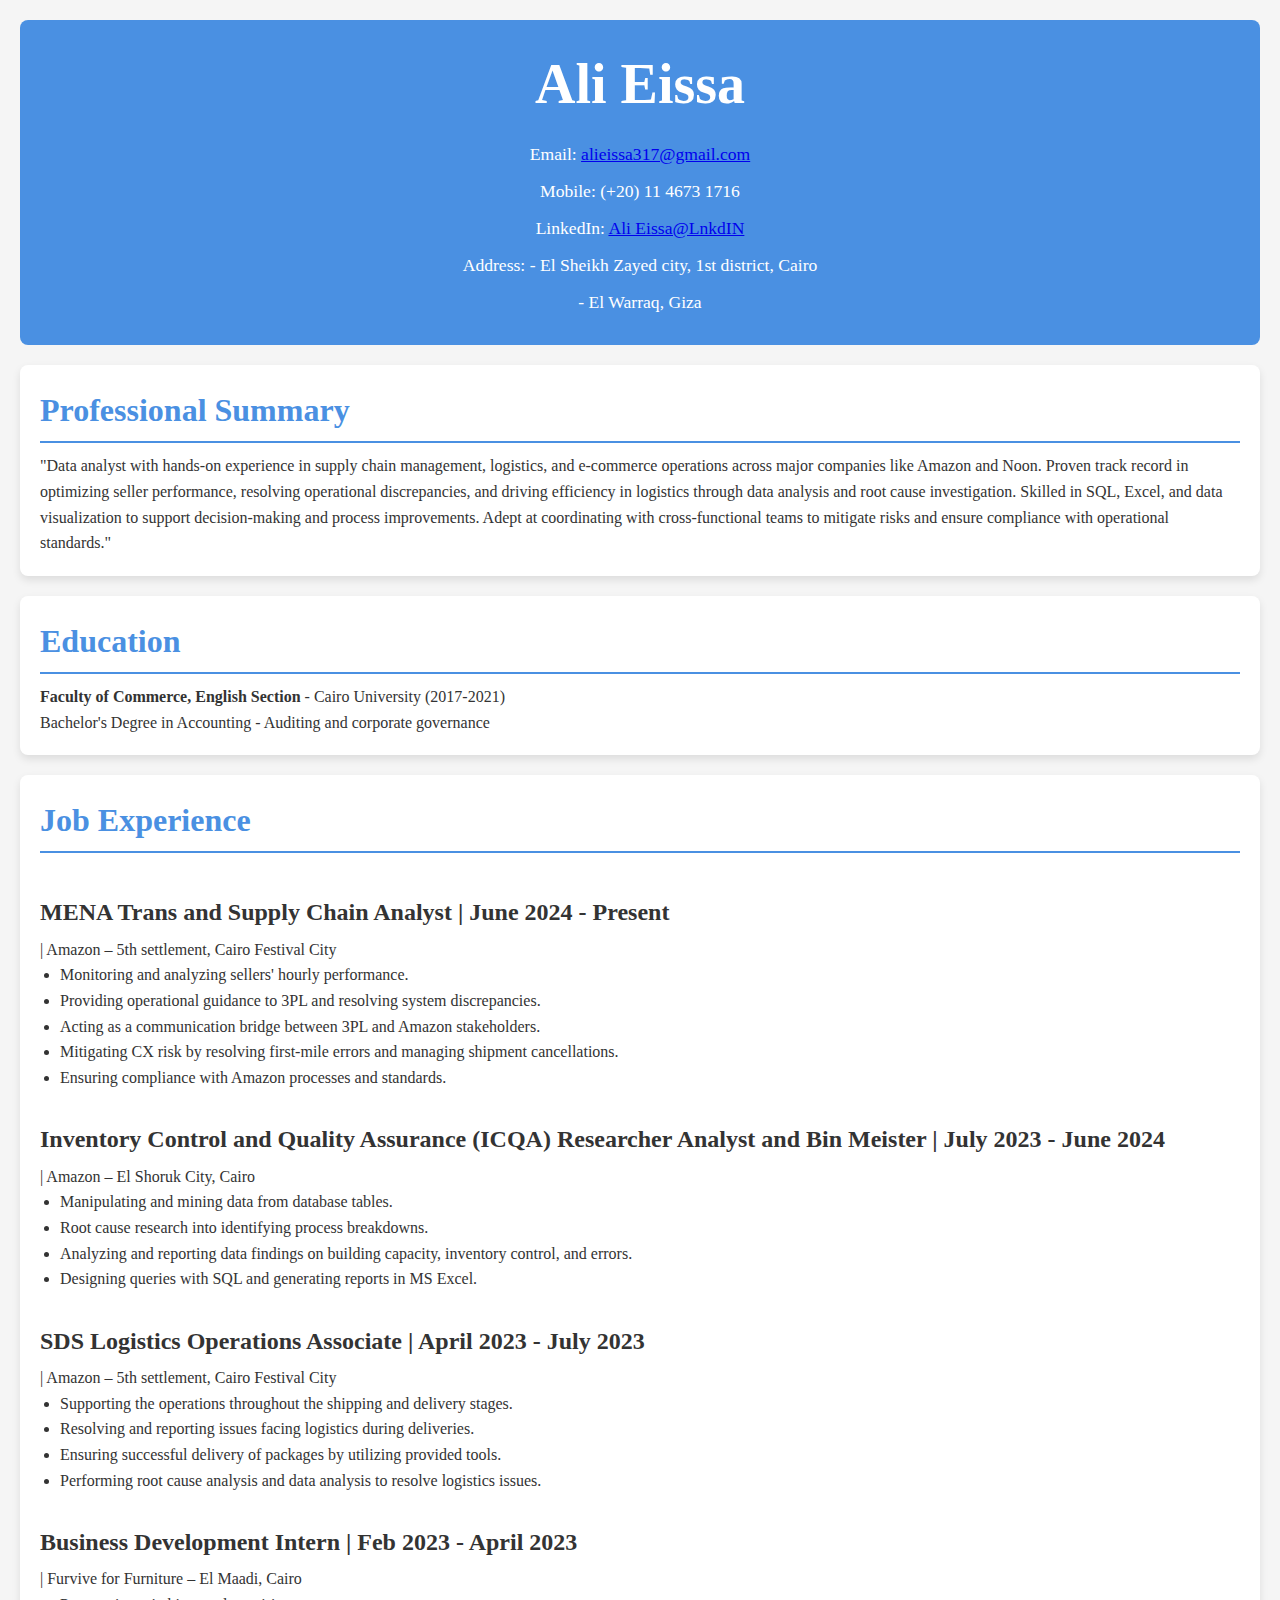
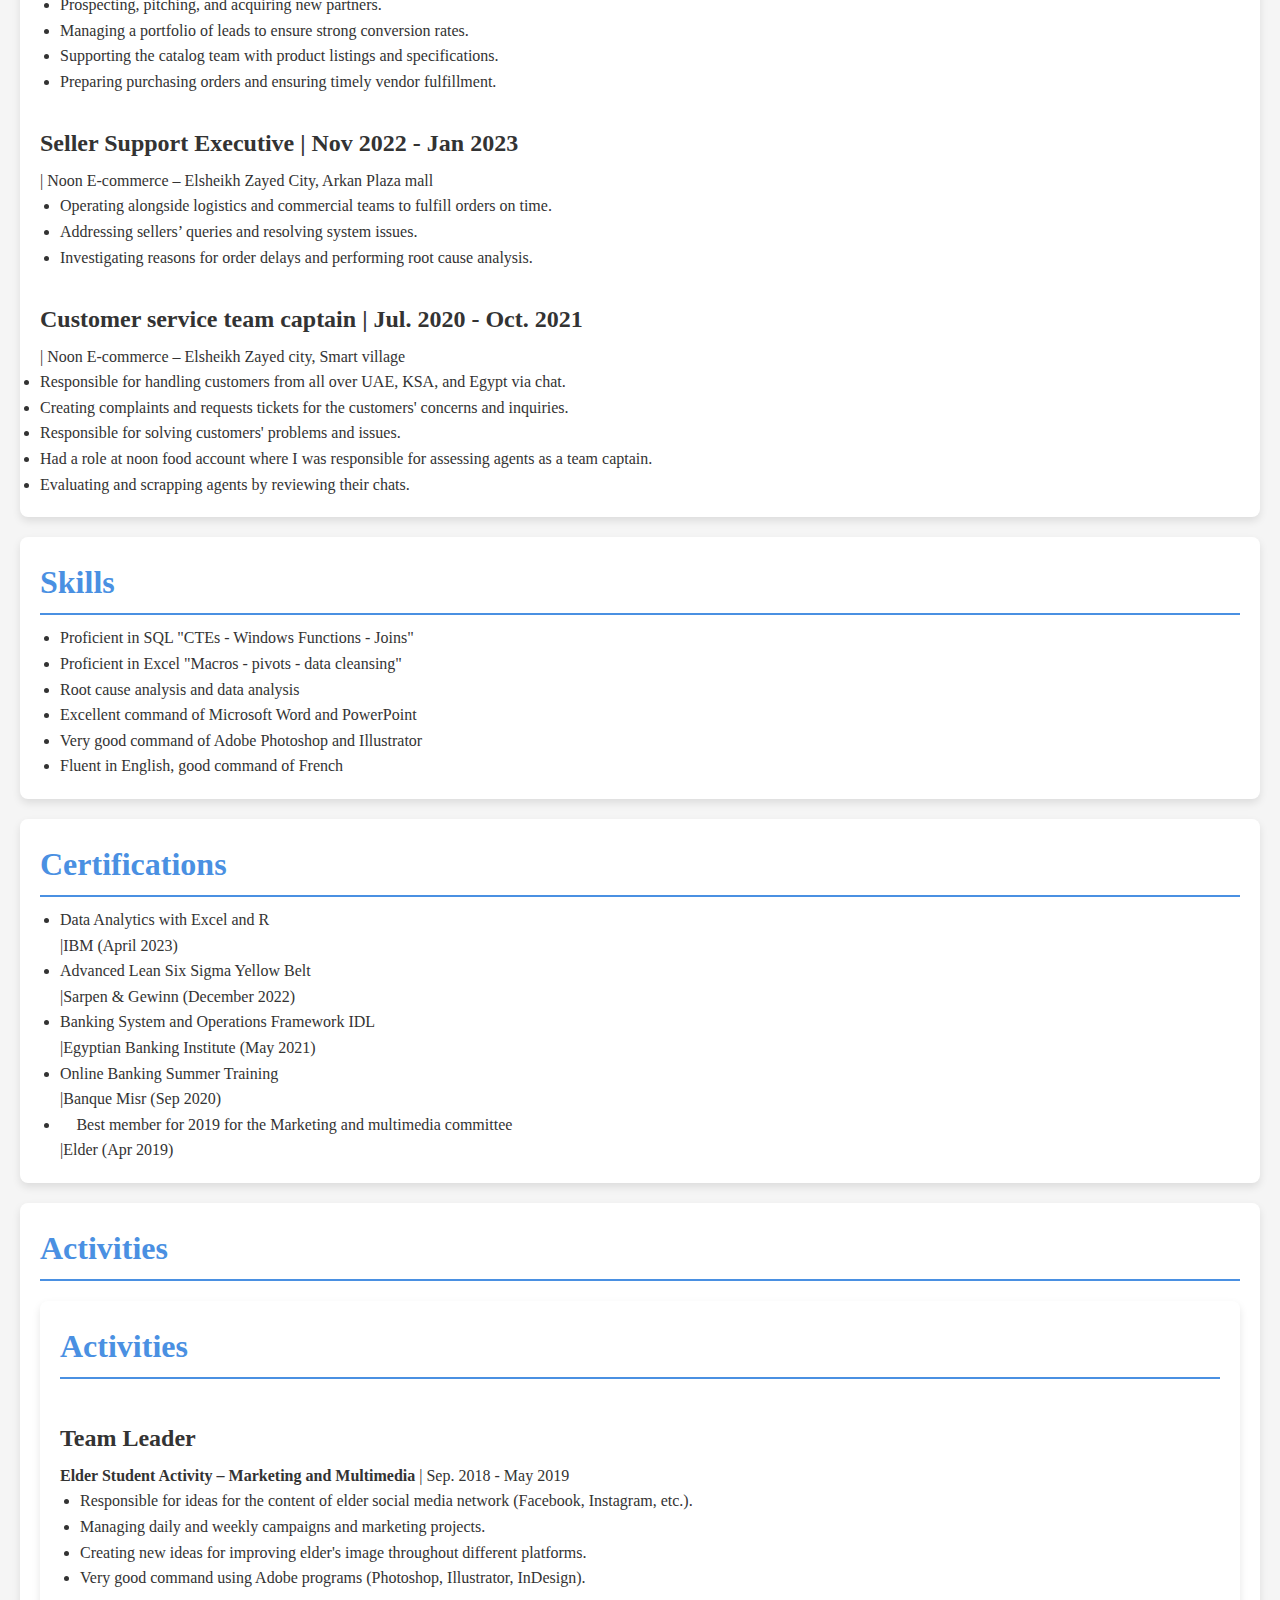
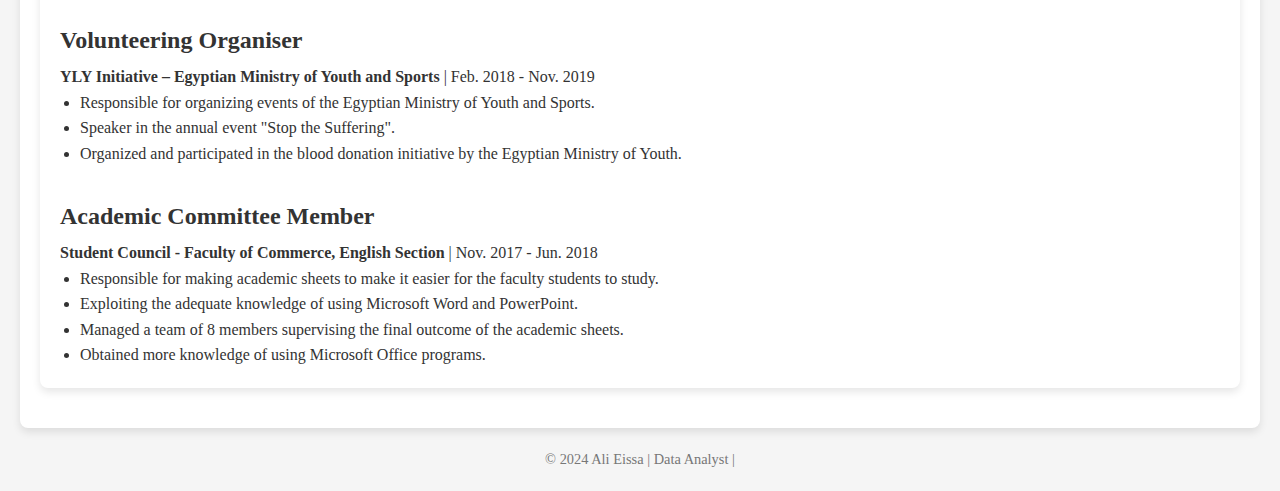
==== commit 59385564: "Update index.html" ====
--- a/index.html
+++ b/index.html
@@ -32,7 +32,8 @@
     <section>
         <h2>Job Experience</h2>
 
-        <h3>MENA Trans and Supply Chain Analyst | Amazon (June 2024 - Present)</h3>
+        <h3>MENA Trans and Supply Chain Analyst | June 2024 - Present
+        </h3>| Amazon – 5th settlement, Cairo Festival City</h3>
         <ul>
             <li>Monitoring and analyzing sellers' hourly performance.</li>
             <li>Providing operational guidance to 3PL and resolving system discrepancies.</li>
@@ -41,15 +42,17 @@
             <li>Ensuring compliance with Amazon processes and standards.</li>
         </ul>
 
-        <h3>Researcher Analyst and Bin Meister | Amazon             (July 2023 - June 2024)</h3>
+        <h3>Inventory Control and Quality Assurance (ICQA) Researcher Analyst and Bin Meister | July 2023 - June 2024
+        </h3>| Amazon – El Shoruk City, Cairo</h3>
         <ul>
             <li>Manipulating and mining data from database tables.</li>
             <li>Root cause research into identifying process breakdowns.</li>
             <li>Analyzing and reporting data findings on building capacity, inventory control, and errors.</li>
-            <li>Designing queries and generating reports in MS Excel.</li>
+            <li>Designing queries with SQL and generating reports in MS Excel.</li>
         </ul>
 
-        <h3>SDS Logistics Operations Associate | Amazon             (April 2023 - July 2023)</h3>
+        <h3>SDS Logistics Operations Associate | April 2023 - July 2023
+        </h3>| Amazon – 5th settlement, Cairo Festival City</h3>
         <ul>
             <li>Supporting the operations throughout the shipping and delivery stages.</li>
             <li>Resolving and reporting issues facing logistics during deliveries.</li>
@@ -57,7 +60,8 @@
             <li>Performing root cause analysis and data analysis to resolve logistics issues.</li>
         </ul>
 
-        <h3>Business Development Intern | Furvive for Furniture        (Feb 2023 - April 2023)</h3>
+        <h3>Business Development Intern | Feb 2023 - April 2023
+        </h3>| Furvive for Furniture – El Maadi, Cairo</h3>
         <ul>
             <li>Prospecting, pitching, and acquiring new partners.</li>
             <li>Managing a portfolio of leads to ensure strong conversion rates.</li>
@@ -65,12 +69,22 @@
             <li>Preparing purchasing orders and ensuring timely vendor fulfillment.</li>
         </ul>
 
-        <h3>Seller Support Executive | Noon E-commerce                    (Nov 2022 - Jan 2023)</h3>
+        <h3>Seller Support Executive | Nov 2022 - Jan 2023
+        </h3>| Noon E-commerce – Elsheikh Zayed City, Arkan Plaza mall</h3>
         <ul>
             <li>Operating alongside logistics and commercial teams to fulfill orders on time.</li>
             <li>Addressing sellers’ queries and resolving system issues.</li>
             <li>Investigating reasons for order delays and performing root cause analysis.</li>
         </ul>
+
+        <h3>Customer service team captain		| Jul. 2020 - Oct. 2021
+        </h3>| Noon E-commerce – Elsheikh Zayed city, Smart village</h3>
+
+            <li>Responsible for handling customers from all over UAE, KSA, and Egypt via chat.</li>
+            <li>Creating complaints and requests tickets for the customers' concerns and inquiries.</li>
+            <li>Responsible for solving customers' problems and issues.</li>
+            <li>Had a role at noon food account where I was responsible for assessing agents as a team captain.</li>
+            <li>Evaluating and scrapping agents by reviewing their chats.</li>
     </section>
 
     <section>
@@ -88,22 +102,57 @@
     <section>
         <h2>Certifications</h2>
         <ul>
-            <li>Data Analytics with Excel and R - IBM (April 2023)</li>
-            <li>Advanced Lean Six Sigma Yellow Belt - Sarpen & Gewinn (December 2022)</li>
-            <li>Banking System and Operations Framework - Egyptian Banking Institute (May 2021)</li>
+            <li>Data Analytics with Excel and R 
+            </li>|IBM (April 2023)</li>
+            <li>Advanced Lean Six Sigma Yellow Belt
+            </li>|Sarpen & Gewinn (December 2022)</li>
+            <li>Banking System and Operations Framework IDL 
+            </li>|Egyptian Banking Institute (May 2021)</li>
+            <li>Online Banking Summer Training 
+            </li>|Banque Misr (Sep 2020)</li>
+            <li>	Best member for 2019 for the Marketing and multimedia committee 
+            </li>|Elder (Apr 2019)</li>
         </ul>
     </section>
 
     <section>
         <h2>Activities</h2>
+        <section id="activities">
+    <h2>Activities</h2>
+    
+    <div class="activity">
+        <h3>Team Leader</h3>
+        <p><strong>Elder Student Activity – Marketing and Multimedia</strong> | Sep. 2018 - May 2019</p>
         <ul>
-            <li><strong>Team Leader</strong> - Elder Student Activity (Sep 2018 - May 2019): 
-            </li>Managed social media campaigns and marketing projects.</li>
-            <li><strong>Volunteering Organizer</strong> - YLY Initiative, Egyptian Ministry of Youth and Sports (Feb 2018 - Nov 2019): 
-            </li>Organized events and participated in social initiatives.</li>
-            <li><strong>Academic Committee Member</strong> - Student Council, Faculty of Commerce (Nov 2017 - June 2018): 
-            </li>Supervised academic support materials for students.</li>
+            <li>Responsible for ideas for the content of elder social media network (Facebook, Instagram, etc.).</li>
+            <li>Managing daily and weekly campaigns and marketing projects.</li>
+            <li>Creating new ideas for improving elder's image throughout different platforms.</li>
+            <li>Very good command using Adobe programs (Photoshop, Illustrator, InDesign).</li>
         </ul>
+    </div>
+    
+    <div class="activity">
+        <h3>Volunteering Organiser</h3>
+        <p><strong>YLY Initiative – Egyptian Ministry of Youth and Sports</strong> | Feb. 2018 - Nov. 2019</p>
+        <ul>
+            <li>Responsible for organizing events of the Egyptian Ministry of Youth and Sports.</li>
+            <li>Speaker in the annual event "Stop the Suffering".</li>
+            <li>Organized and participated in the blood donation initiative by the Egyptian Ministry of Youth.</li>
+        </ul>
+    </div>
+    
+    <div class="activity">
+        <h3>Academic Committee Member</h3>
+        <p><strong>Student Council - Faculty of Commerce, English Section</strong> | Nov. 2017 - Jun. 2018</p>
+        <ul>
+            <li>Responsible for making academic sheets to make it easier for the faculty students to study.</li>
+            <li>Exploiting the adequate knowledge of using Microsoft Word and PowerPoint.</li>
+            <li>Managed a team of 8 members supervising the final outcome of the academic sheets.</li>
+            <li>Obtained more knowledge of using Microsoft Office programs.</li>
+        </ul>
+    </div>
+</section>
+
     </section>
 
     <footer>
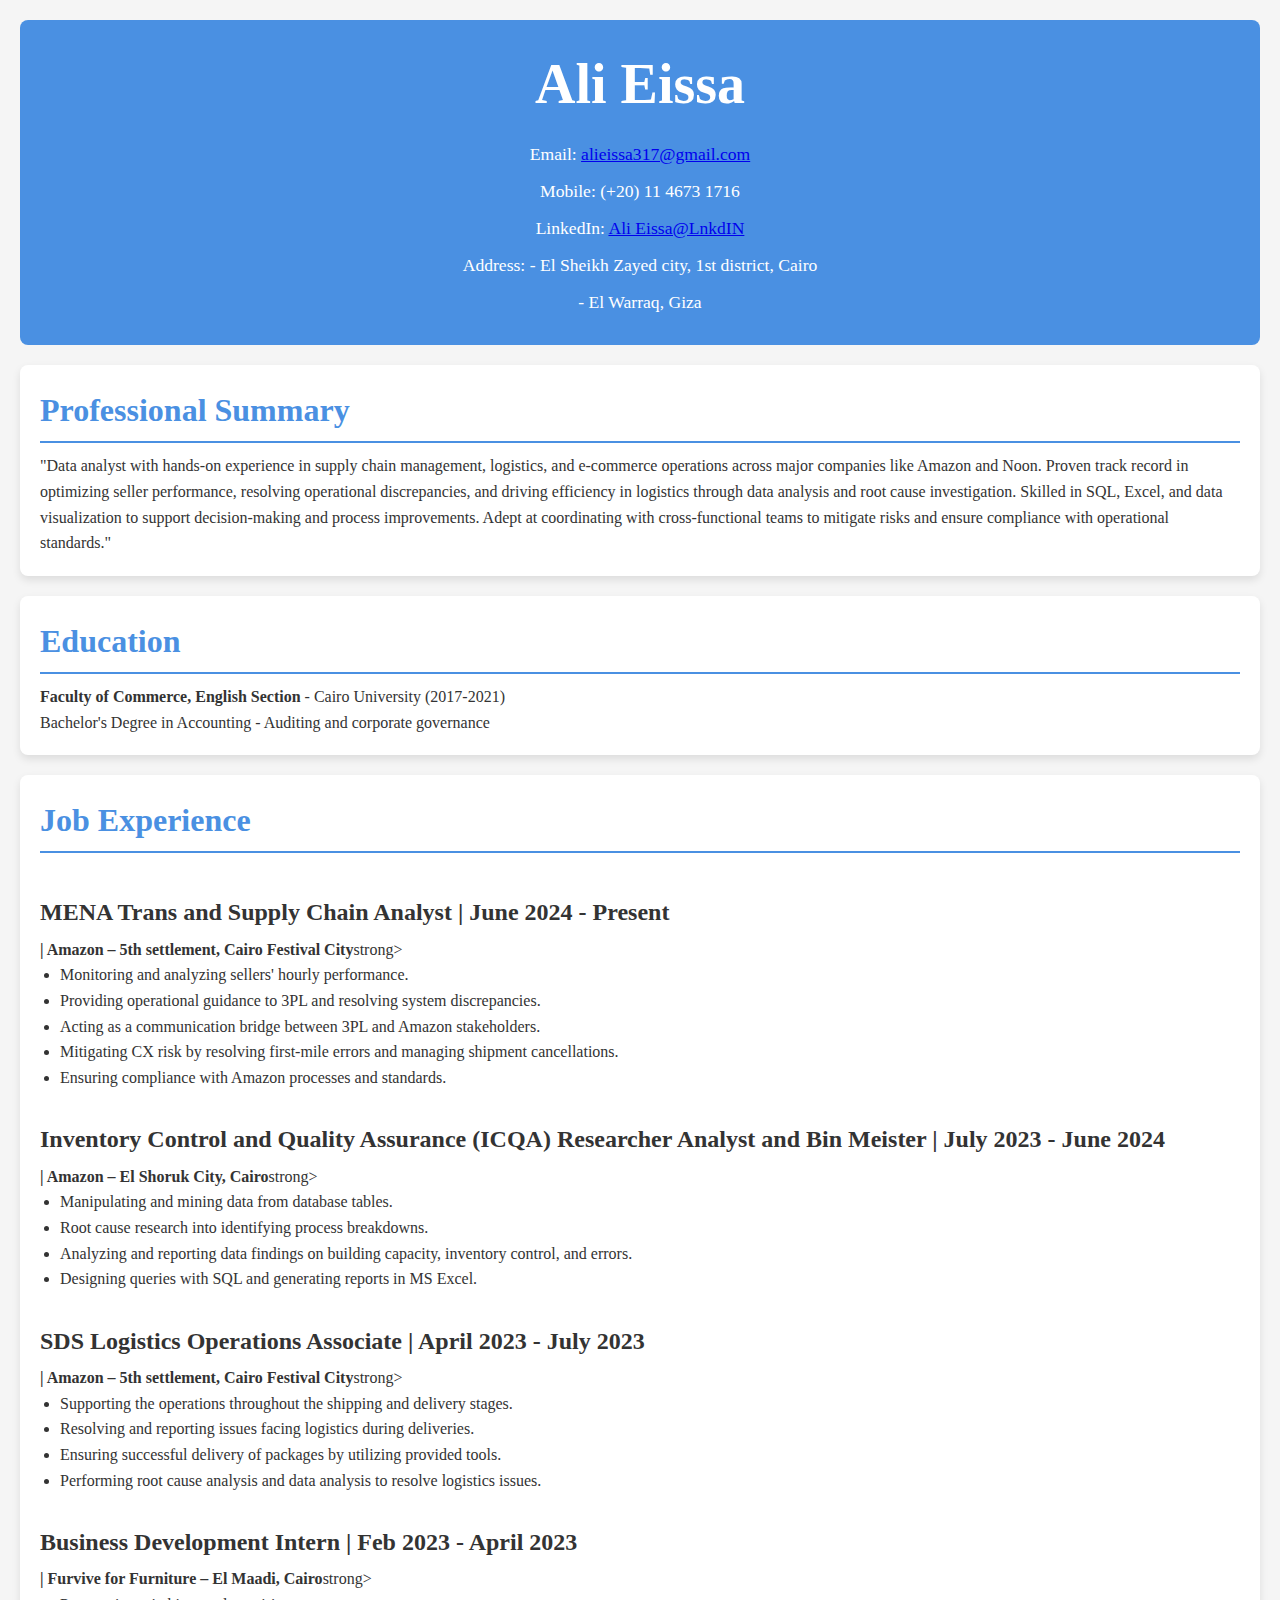
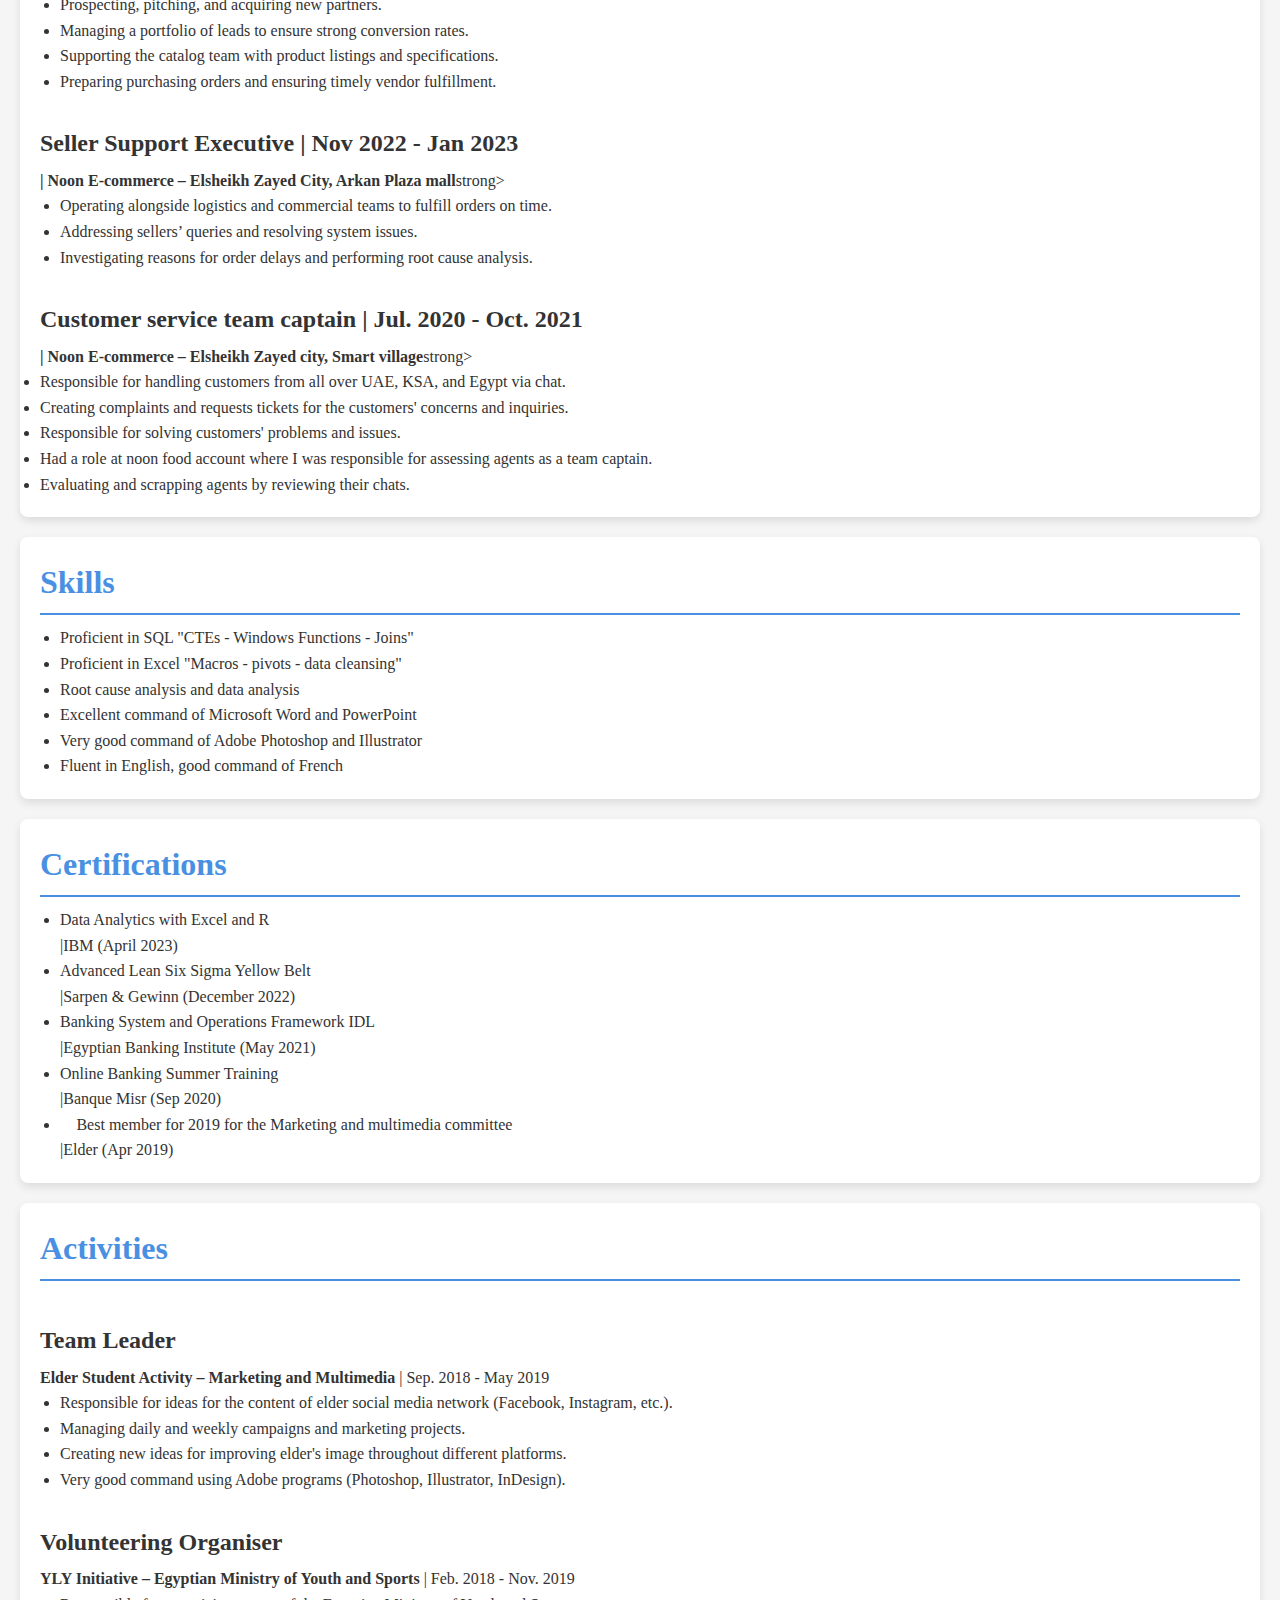
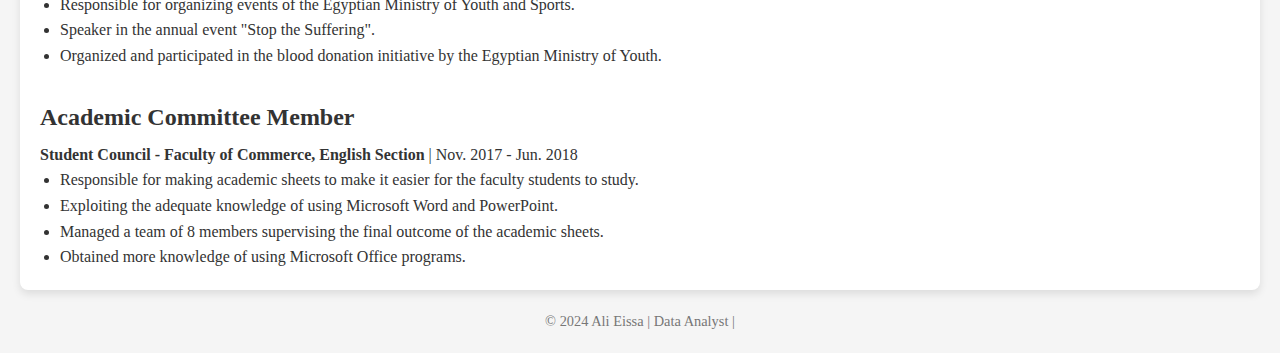
==== commit 99733cfb: "Update index.html" ====
--- a/index.html
+++ b/index.html
@@ -33,7 +33,7 @@
         <h2>Job Experience</h2>
 
         <h3>MENA Trans and Supply Chain Analyst | June 2024 - Present
-        </h3>| Amazon – 5th settlement, Cairo Festival City</h3>
+        </h3><strong>| Amazon – 5th settlement, Cairo Festival City</strong>strong></h3>
         <ul>
             <li>Monitoring and analyzing sellers' hourly performance.</li>
             <li>Providing operational guidance to 3PL and resolving system discrepancies.</li>
@@ -43,7 +43,7 @@
         </ul>
 
         <h3>Inventory Control and Quality Assurance (ICQA) Researcher Analyst and Bin Meister | July 2023 - June 2024
-        </h3>| Amazon – El Shoruk City, Cairo</h3>
+        </h3><strong>| Amazon – El Shoruk City, Cairo</strong>strong></h3>
         <ul>
             <li>Manipulating and mining data from database tables.</li>
             <li>Root cause research into identifying process breakdowns.</li>
@@ -52,7 +52,7 @@
         </ul>
 
         <h3>SDS Logistics Operations Associate | April 2023 - July 2023
-        </h3>| Amazon – 5th settlement, Cairo Festival City</h3>
+        </h3><strong>| Amazon – 5th settlement, Cairo Festival City</strong>strong></h3>
         <ul>
             <li>Supporting the operations throughout the shipping and delivery stages.</li>
             <li>Resolving and reporting issues facing logistics during deliveries.</li>
@@ -61,7 +61,7 @@
         </ul>
 
         <h3>Business Development Intern | Feb 2023 - April 2023
-        </h3>| Furvive for Furniture – El Maadi, Cairo</h3>
+        </h3><strong>| Furvive for Furniture – El Maadi, Cairo</strong>strong></h3>
         <ul>
             <li>Prospecting, pitching, and acquiring new partners.</li>
             <li>Managing a portfolio of leads to ensure strong conversion rates.</li>
@@ -70,7 +70,7 @@
         </ul>
 
         <h3>Seller Support Executive | Nov 2022 - Jan 2023
-        </h3>| Noon E-commerce – Elsheikh Zayed City, Arkan Plaza mall</h3>
+        </h3><strong>| Noon E-commerce – Elsheikh Zayed City, Arkan Plaza mall</strong>strong></h3>
         <ul>
             <li>Operating alongside logistics and commercial teams to fulfill orders on time.</li>
             <li>Addressing sellers’ queries and resolving system issues.</li>
@@ -78,7 +78,7 @@
         </ul>
 
         <h3>Customer service team captain		| Jul. 2020 - Oct. 2021
-        </h3>| Noon E-commerce – Elsheikh Zayed city, Smart village</h3>
+        </h3><strong>| Noon E-commerce – Elsheikh Zayed city, Smart village</strong>strong></h3>
 
             <li>Responsible for handling customers from all over UAE, KSA, and Egypt via chat.</li>
             <li>Creating complaints and requests tickets for the customers' concerns and inquiries.</li>
@@ -117,9 +117,7 @@
 
     <section>
         <h2>Activities</h2>
-        <section id="activities">
-    <h2>Activities</h2>
-    
+
     <div class="activity">
         <h3>Team Leader</h3>
         <p><strong>Elder Student Activity – Marketing and Multimedia</strong> | Sep. 2018 - May 2019</p>
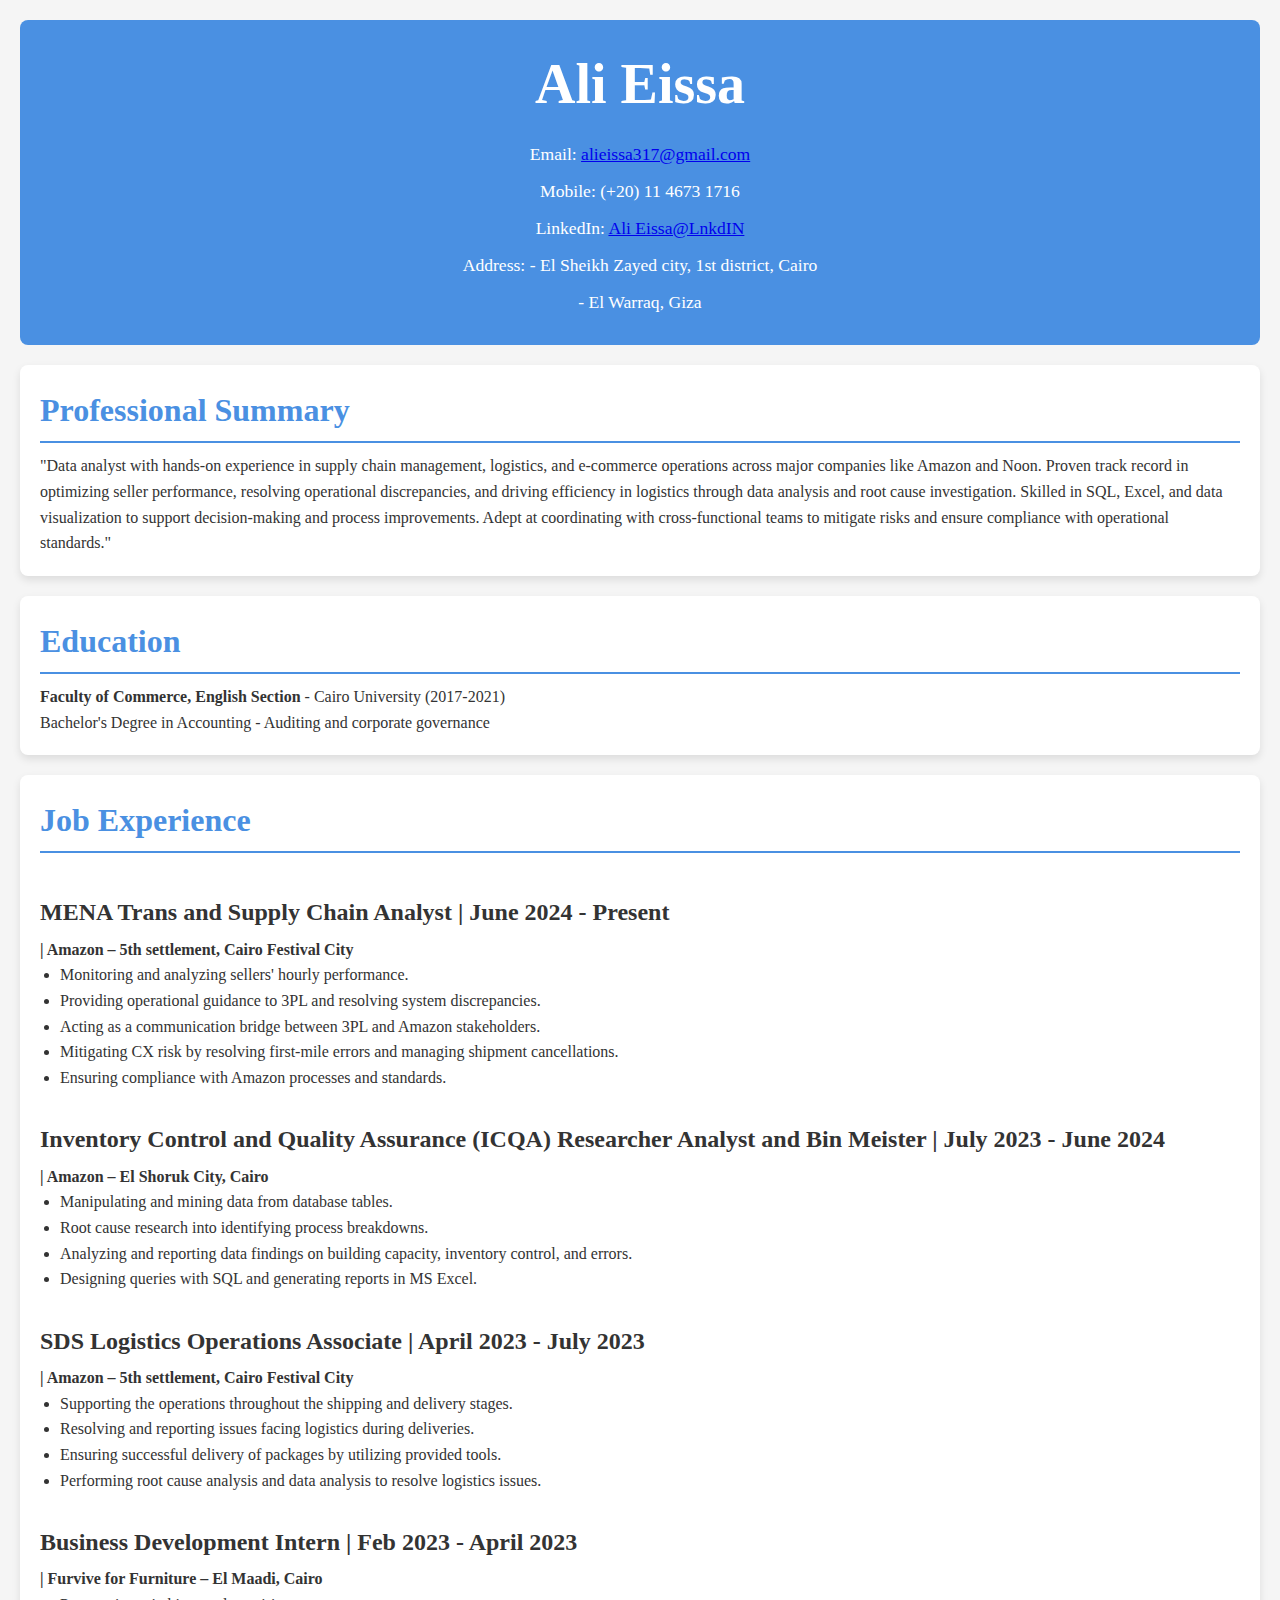
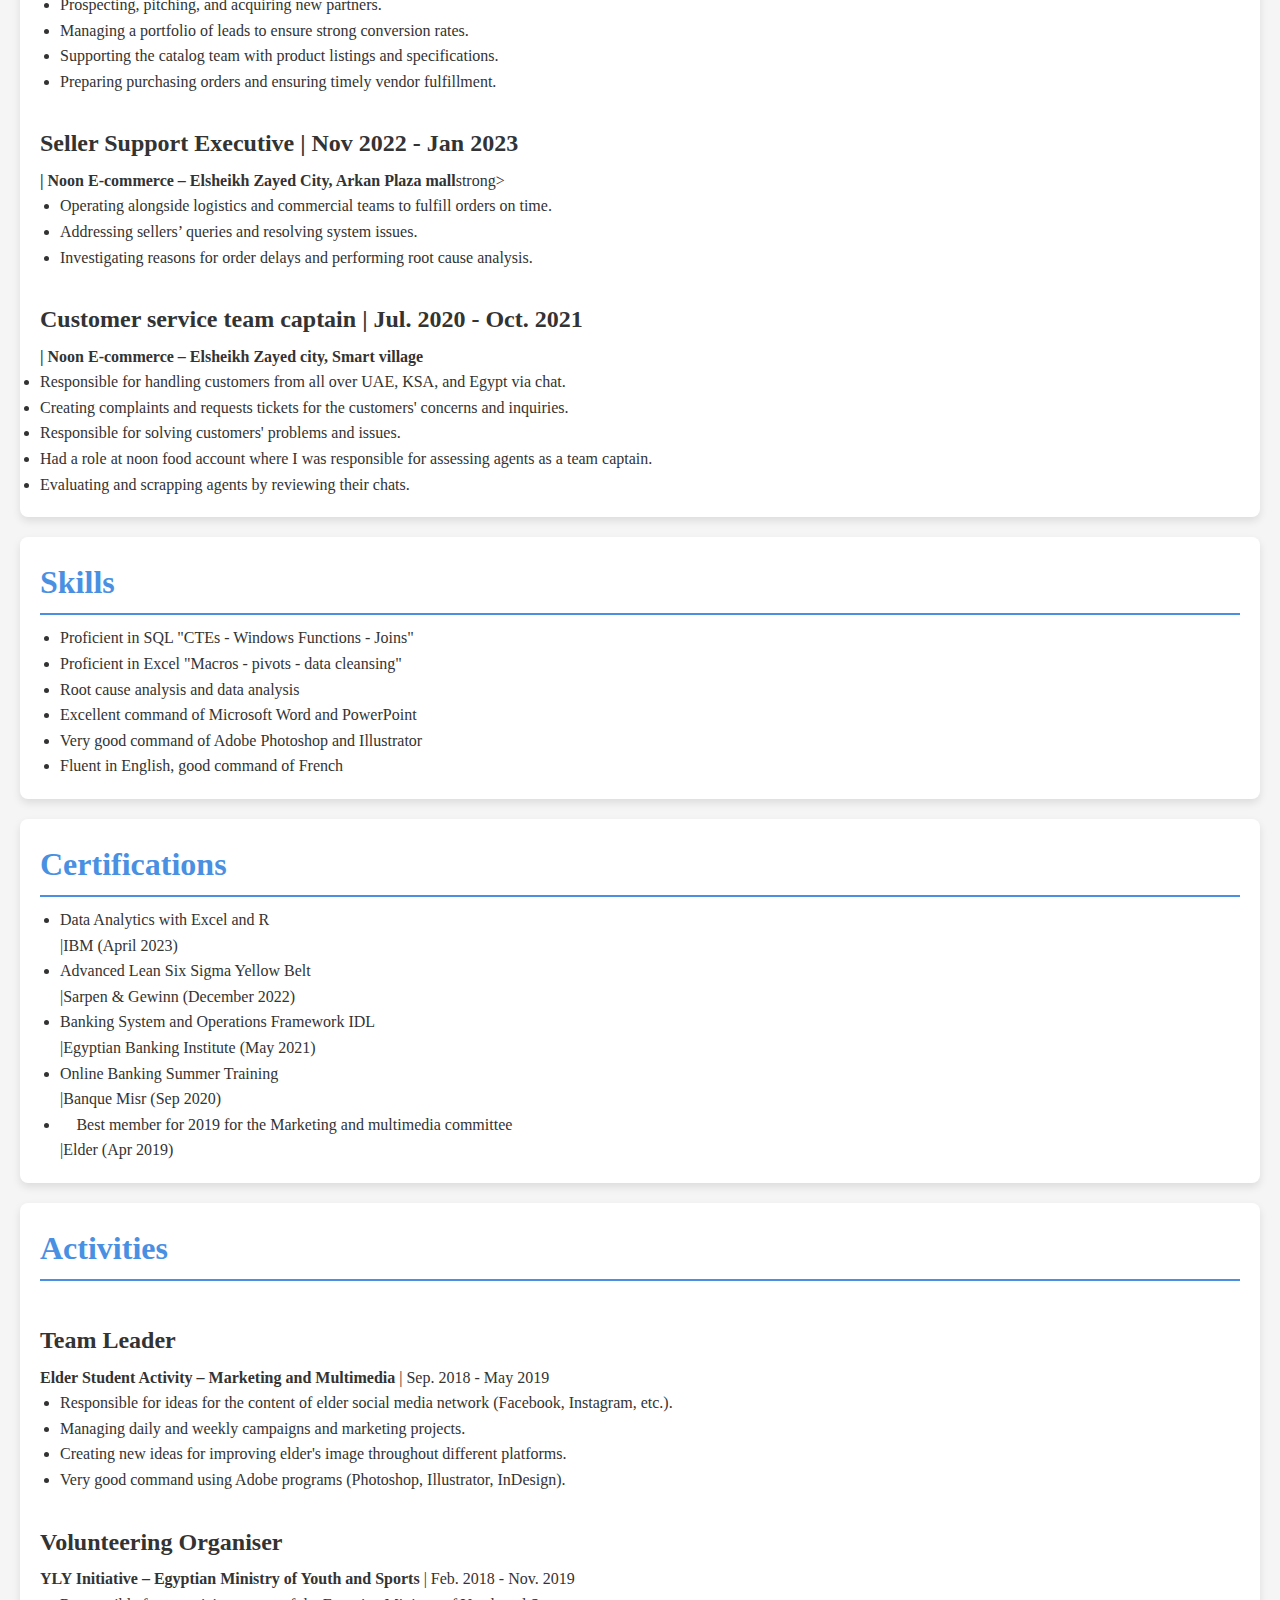
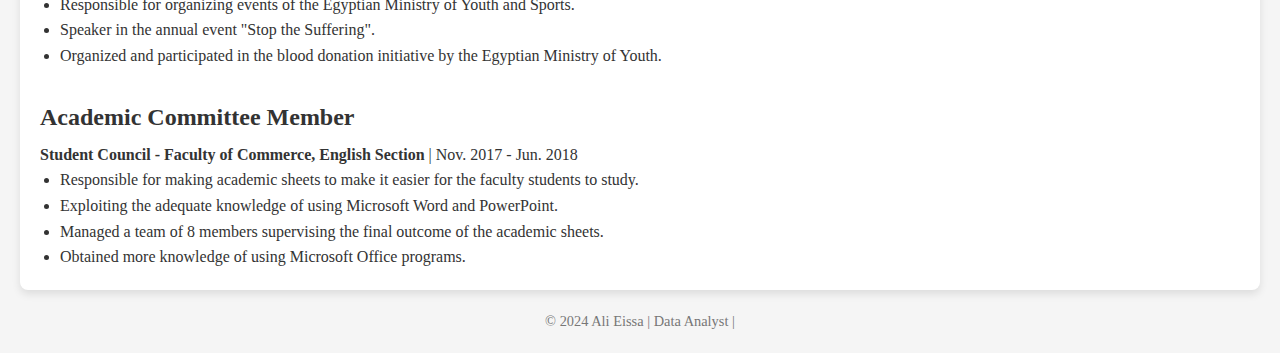
==== commit 31ae5aba: "Update index.html" ====
--- a/index.html
+++ b/index.html
@@ -33,7 +33,7 @@
         <h2>Job Experience</h2>
 
         <h3>MENA Trans and Supply Chain Analyst | June 2024 - Present
-        </h3><strong>| Amazon – 5th settlement, Cairo Festival City</strong>strong></h3>
+        </h3><strong>| Amazon – 5th settlement, Cairo Festival City</strong></h3>
         <ul>
             <li>Monitoring and analyzing sellers' hourly performance.</li>
             <li>Providing operational guidance to 3PL and resolving system discrepancies.</li>
@@ -43,7 +43,7 @@
         </ul>
 
         <h3>Inventory Control and Quality Assurance (ICQA) Researcher Analyst and Bin Meister | July 2023 - June 2024
-        </h3><strong>| Amazon – El Shoruk City, Cairo</strong>strong></h3>
+        </h3><strong>| Amazon – El Shoruk City, Cairo</strong></h3>
         <ul>
             <li>Manipulating and mining data from database tables.</li>
             <li>Root cause research into identifying process breakdowns.</li>
@@ -52,7 +52,7 @@
         </ul>
 
         <h3>SDS Logistics Operations Associate | April 2023 - July 2023
-        </h3><strong>| Amazon – 5th settlement, Cairo Festival City</strong>strong></h3>
+        </h3><strong>| Amazon – 5th settlement, Cairo Festival City</strong></h3>
         <ul>
             <li>Supporting the operations throughout the shipping and delivery stages.</li>
             <li>Resolving and reporting issues facing logistics during deliveries.</li>
@@ -61,7 +61,7 @@
         </ul>
 
         <h3>Business Development Intern | Feb 2023 - April 2023
-        </h3><strong>| Furvive for Furniture – El Maadi, Cairo</strong>strong></h3>
+        </h3><strong>| Furvive for Furniture – El Maadi, Cairo</strong></h3>
         <ul>
             <li>Prospecting, pitching, and acquiring new partners.</li>
             <li>Managing a portfolio of leads to ensure strong conversion rates.</li>
@@ -78,7 +78,7 @@
         </ul>
 
         <h3>Customer service team captain		| Jul. 2020 - Oct. 2021
-        </h3><strong>| Noon E-commerce – Elsheikh Zayed city, Smart village</strong>strong></h3>
+        </h3><strong>| Noon E-commerce – Elsheikh Zayed city, Smart village</strong></h3>
 
             <li>Responsible for handling customers from all over UAE, KSA, and Egypt via chat.</li>
             <li>Creating complaints and requests tickets for the customers' concerns and inquiries.</li>
